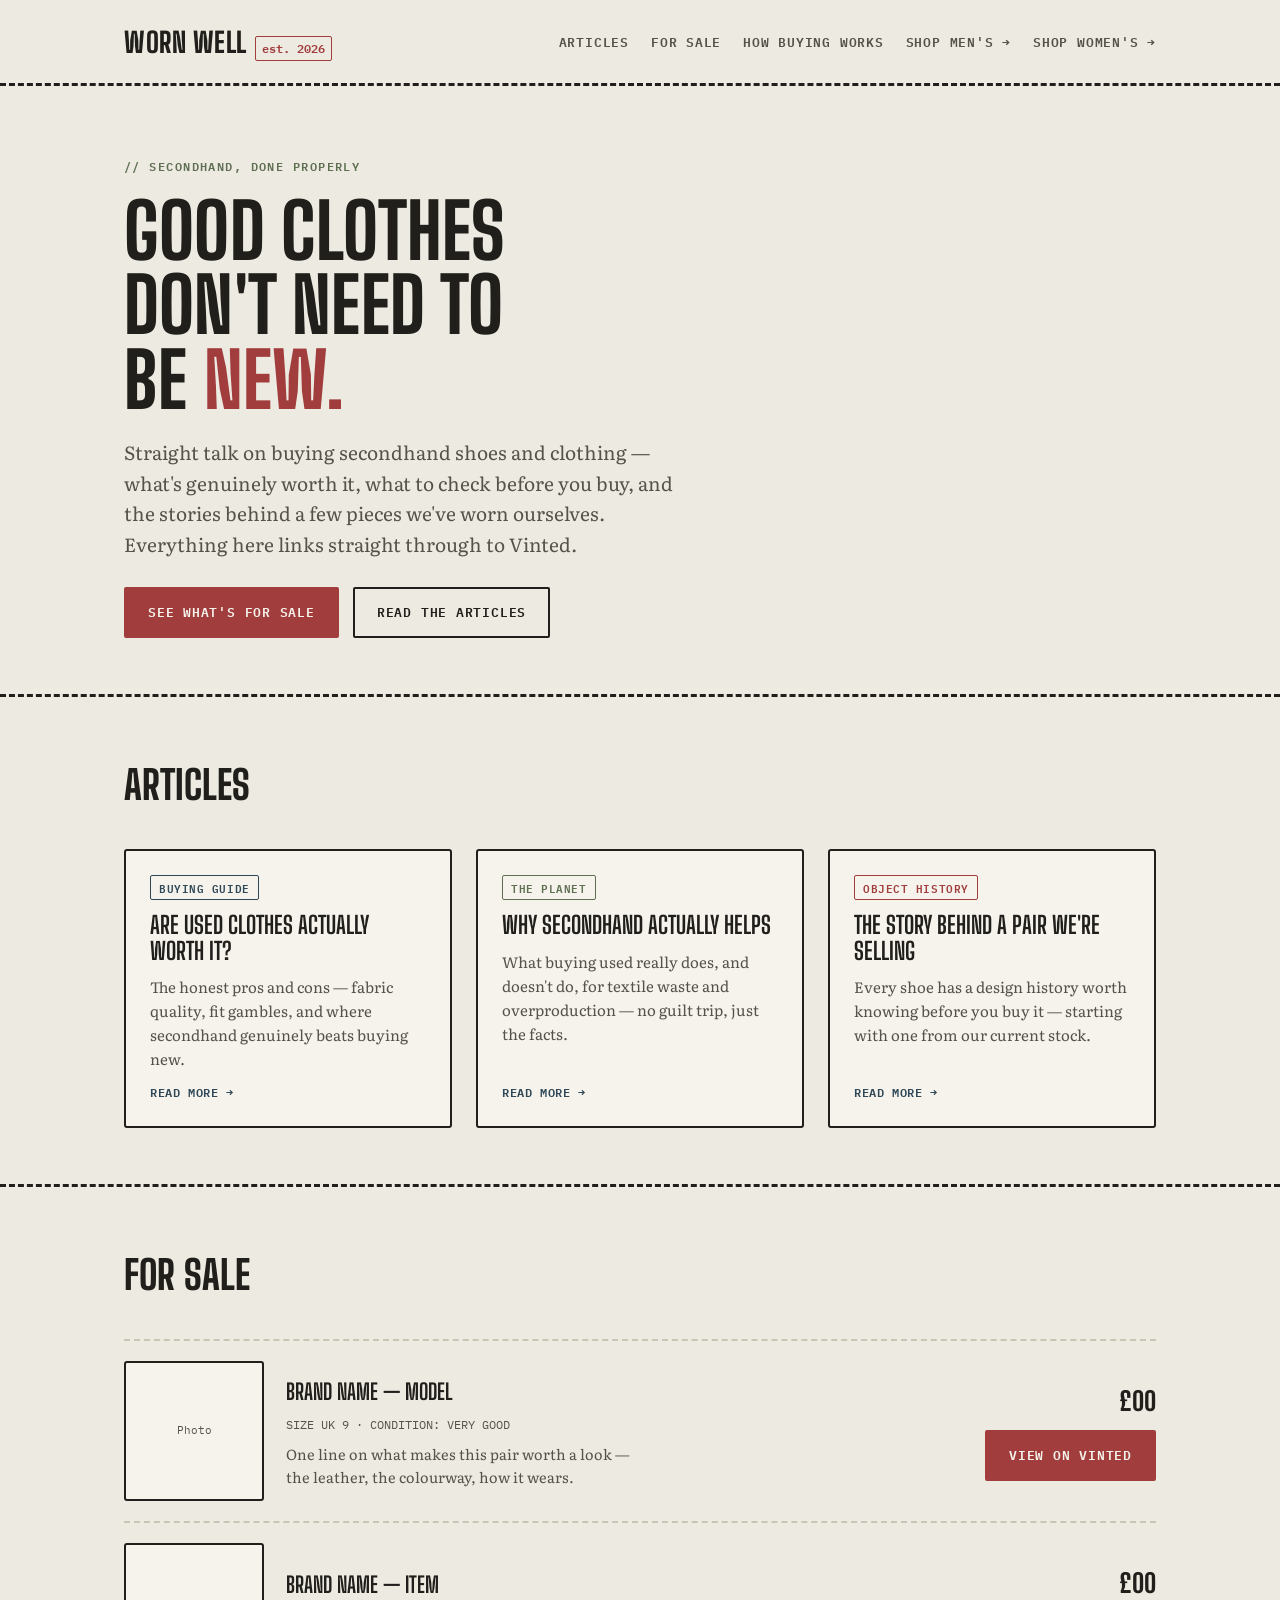
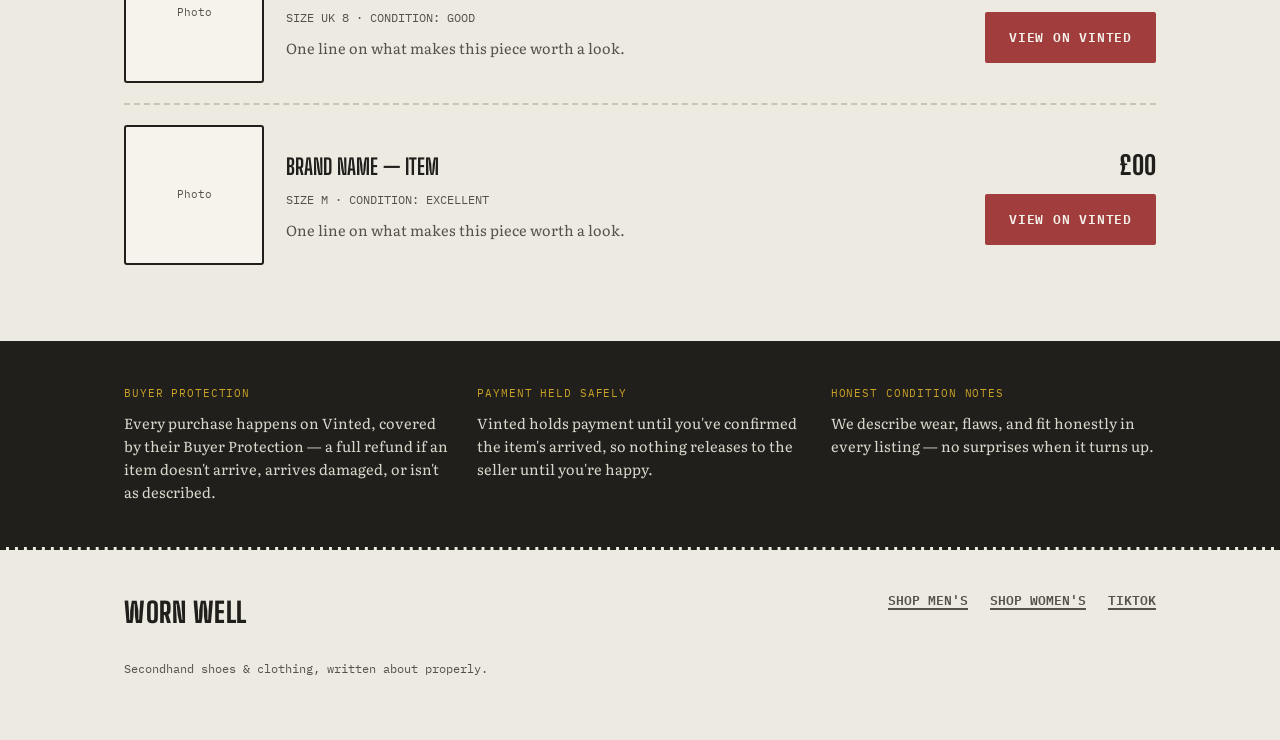
==== index.html @ 76a72701 "Add files via upload" ====
<!DOCTYPE html>
<html lang="en">
<head>
<meta charset="UTF-8">
<meta name="viewport" content="width=device-width, initial-scale=1.0">
<title>Worn Well — Secondhand shoes & clothing, worth knowing about</title>
<meta name="description" content="Honest writing on secondhand fashion — what's worth buying, what to watch for, and why it matters. Men's and women's pieces, hand-picked, linked straight to Vinted.">
<link rel="stylesheet" href="style.css">
</head>
<body>

<header class="site-header">
  <div class="wrap">
    <a href="index.html" class="brand">Worn Well <span class="brand-mark">est. 2026</span></a>
    <button class="nav-toggle" id="navToggle" aria-label="Toggle menu">MENU</button>
    <nav class="site-nav" id="siteNav">
      <a href="#articles">Articles</a>
      <a href="#rail">For Sale</a>
      <a href="#trust">How Buying Works</a>
      <!-- EDIT: swap in your real Vinted profile link -->
      <a href="https://www.vinted.co.uk/member/YOUR-USERNAME" target="_blank" rel="noopener">Shop Men's →</a>
      <!-- EDIT: swap in your partner's Vinted profile link -->
      <a href="https://www.vinted.co.uk/member/PARTNER-USERNAME" target="_blank" rel="noopener">Shop Women's →</a>
    </nav>
  </div>
</header>

<section class="hero">
  <div class="wrap">
    <span class="hero-label">// Secondhand, done properly</span>
    <h1>Good clothes<br>don't need to<br>be <em>new.</em></h1>
    <p class="lede">Straight talk on buying secondhand shoes and clothing — what's genuinely worth it, what to check before you buy, and the stories behind a few pieces we've worn ourselves. Everything here links straight through to Vinted.</p>
    <div class="hero-ctas">
      <a href="#rail" class="btn btn-primary">See what's for sale</a>
      <a href="#articles" class="btn btn-ghost">Read the articles</a>
    </div>
  </div>
</section>

<section class="section" id="articles">
  <div class="wrap">
    <div class="section-head">
      <h2>Articles</h2>
    </div>
    <div class="card-grid">

      <a href="articles/are-used-clothes-worth-it.html" class="card">
        <div class="tags"><span class="tag tag-navy">Buying Guide</span></div>
        <h3>Are used clothes actually worth it?</h3>
        <p>The honest pros and cons — fabric quality, fit gambles, and where secondhand genuinely beats buying new.</p>
        <span class="read-more">Read more →</span>
      </a>

      <a href="articles/secondhand-and-the-planet.html" class="card">
        <div class="tags"><span class="tag tag-olive">The Planet</span></div>
        <h3>Why secondhand actually helps</h3>
        <p>What buying used really does, and doesn't do, for textile waste and overproduction — no guilt trip, just the facts.</p>
        <span class="read-more">Read more →</span>
      </a>

      <a href="articles/shoe-history-spotlight.html" class="card">
        <div class="tags"><span class="tag tag-red">Object History</span></div>
        <h3>The story behind a pair we're selling</h3>
        <p>Every shoe has a design history worth knowing before you buy it — starting with one from our current stock.</p>
        <span class="read-more">Read more →</span>
      </a>

    </div>
  </div>
</section>

<section class="section" id="rail">
  <div class="wrap">
    <div class="section-head">
      <h2>For Sale</h2>
    </div>

    <!-- EDIT: duplicate a .rail-item block per item you want to feature. Keep it to 10-15 max. -->

    <div class="rail-item">
      <div class="rail-photo">Photo</div>
      <div class="rail-info">
        <h4>Brand Name — Model</h4>
        <p class="label-stamp">SIZE UK 9 · CONDITION: VERY GOOD</p>
        <p class="blurb">One line on what makes this pair worth a look — the leather, the colourway, how it wears.</p>
      </div>
      <div class="rail-price">
        <span class="price">£00</span>
        <a href="https://www.vinted.co.uk/items/YOUR-ITEM-LINK" target="_blank" rel="noopener" class="btn btn-primary">View on Vinted</a>
      </div>
    </div>

    <div class="rail-item">
      <div class="rail-photo">Photo</div>
      <div class="rail-info">
        <h4>Brand Name — Item</h4>
        <p class="label-stamp">SIZE UK 8 · CONDITION: GOOD</p>
        <p class="blurb">One line on what makes this piece worth a look.</p>
      </div>
      <div class="rail-price">
        <span class="price">£00</span>
        <a href="https://www.vinted.co.uk/items/PARTNER-ITEM-LINK" target="_blank" rel="noopener" class="btn btn-primary">View on Vinted</a>
      </div>
    </div>

    <div class="rail-item">
      <div class="rail-photo">Photo</div>
      <div class="rail-info">
        <h4>Brand Name — Item</h4>
        <p class="label-stamp">SIZE M · CONDITION: EXCELLENT</p>
        <p class="blurb">One line on what makes this piece worth a look.</p>
      </div>
      <div class="rail-price">
        <span class="price">£00</span>
        <a href="https://www.vinted.co.uk/items/ANOTHER-ITEM-LINK" target="_blank" rel="noopener" class="btn btn-primary">View on Vinted</a>
      </div>
    </div>

  </div>
</section>

<section class="trust-strip" id="trust">
  <div class="wrap">
    <div class="trust-grid">
      <div class="trust-item">
        <span class="stamp">Buyer Protection</span>
        <p>Every purchase happens on Vinted, covered by their Buyer Protection — a full refund if an item doesn't arrive, arrives damaged, or isn't as described.</p>
      </div>
      <div class="trust-item">
        <span class="stamp">Payment Held Safely</span>
        <p>Vinted holds payment until you've confirmed the item's arrived, so nothing releases to the seller until you're happy.</p>
      </div>
      <div class="trust-item">
        <span class="stamp">Honest Condition Notes</span>
        <p>We describe wear, flaws, and fit honestly in every listing — no surprises when it turns up.</p>
      </div>
    </div>
  </div>
</section>

<footer class="site-footer">
  <div class="wrap">
    <div class="footer-grid">
      <div>
        <a href="index.html" class="brand">Worn Well</a>
        <p class="footer-note">Secondhand shoes & clothing, written about properly.</p>
      </div>
      <div class="footer-links">
        <!-- EDIT: swap in real links -->
        <a href="https://www.vinted.co.uk/member/YOUR-USERNAME" target="_blank" rel="noopener">Shop Men's</a>
        <a href="https://www.vinted.co.uk/member/PARTNER-USERNAME" target="_blank" rel="noopener">Shop Women's</a>
        <a href="https://www.tiktok.com/@YOUR-TIKTOK" target="_blank" rel="noopener">TikTok</a>
      </div>
    </div>
  </div>
</footer>

<script src="script.js"></script>
</body>
</html>
---- style.css ----
/* ===========================================================
   WORN WELL — care-label design system
   Canvas paper + stitched label typography
   =========================================================== */

@import url('https://fonts.googleapis.com/css2?family=Big+Shoulders+Display:wght@600;700;800&family=Literata:ital,wght@0,400;0,500;0,600;1,400&family=IBM+Plex+Mono:wght@500;600&display=swap');

:root {
  --canvas: #EDEAE1;
  --canvas-raised: #F5F3EC;
  --ink: #211F1B;
  --ink-soft: #55524A;
  --thread-navy: #2F4858;
  --thread-red: #A13D3D;
  --thread-olive: #5F6F52;
  --line: #C9C4B4;

  --display: 'Big Shoulders Display', sans-serif;
  --body: 'Literata', serif;
  --mono: 'IBM Plex Mono', monospace;
}

* { box-sizing: border-box; }

html {
  scroll-behavior: smooth;
}

body {
  margin: 0;
  background: var(--canvas);
  color: var(--ink);
  font-family: var(--body);
  font-size: 17px;
  line-height: 1.6;
  -webkit-font-smoothing: antialiased;
}

a { color: var(--thread-navy); text-decoration-thickness: 1.5px; text-underline-offset: 3px; }
a:hover { color: var(--thread-red); }

img { max-width: 100%; display: block; }

.wrap {
  max-width: 1080px;
  margin: 0 auto;
  padding: 0 24px;
}

/* ---------- Stitched divider (signature motif) ---------- */
.stitch {
  border: none;
  border-top: 2px dashed var(--line);
  margin: 0;
}

.stitch-thick {
  border: none;
  border-top: 3px dashed var(--ink);
  opacity: 0.15;
}

/* ---------- Header ---------- */
.site-header {
  padding: 20px 0 18px;
  border-bottom: 3px dashed var(--ink);
}

.site-header .wrap {
  display: flex;
  align-items: center;
  justify-content: space-between;
  gap: 16px;
}

.brand {
  font-family: var(--display);
  font-weight: 800;
  font-size: 28px;
  letter-spacing: 0.5px;
  text-transform: uppercase;
  color: var(--ink);
  text-decoration: none;
  display: flex;
  align-items: baseline;
  gap: 8px;
}

.brand .brand-mark {
  font-family: var(--mono);
  font-size: 12px;
  font-weight: 600;
  color: var(--thread-red);
  border: 1.5px solid var(--thread-red);
  padding: 2px 6px;
  border-radius: 2px;
  text-transform: none;
  letter-spacing: 0;
}

nav.site-nav { display: flex; gap: 22px; }
nav.site-nav a {
  font-family: var(--mono);
  font-size: 13px;
  font-weight: 600;
  text-transform: uppercase;
  letter-spacing: 0.06em;
  color: var(--ink-soft);
  text-decoration: none;
}
nav.site-nav a:hover { color: var(--thread-red); }

.nav-toggle { display: none; }

/* ---------- Hero ---------- */
.hero {
  padding: 64px 0 56px;
  border-bottom: 3px dashed var(--ink);
}

.hero-label {
  font-family: var(--mono);
  font-size: 12px;
  font-weight: 600;
  letter-spacing: 0.12em;
  text-transform: uppercase;
  color: var(--thread-olive);
  display: inline-block;
  margin-bottom: 18px;
}

.hero h1 {
  font-family: var(--display);
  font-weight: 800;
  font-size: clamp(40px, 7vw, 76px);
  line-height: 0.98;
  text-transform: uppercase;
  margin: 0 0 20px;
  letter-spacing: 0.2px;
}

.hero h1 em {
  font-style: normal;
  color: var(--thread-red);
}

.hero p.lede {
  font-size: 19px;
  max-width: 560px;
  color: var(--ink-soft);
  margin: 0 0 28px;
}

.hero-ctas { display: flex; gap: 14px; flex-wrap: wrap; }

/* ---------- Buttons ---------- */
.btn {
  font-family: var(--mono);
  font-weight: 600;
  font-size: 13px;
  text-transform: uppercase;
  letter-spacing: 0.06em;
  padding: 13px 22px;
  border-radius: 2px;
  text-decoration: none;
  display: inline-block;
  border: 2px solid var(--ink);
  transition: transform 0.12s ease;
}
.btn:hover { transform: translateY(-2px); }

.btn-primary {
  background: var(--thread-red);
  border-color: var(--thread-red);
  color: #F5F3EC;
}
.btn-primary:hover { color: #F5F3EC; background: #8C3232; }

.btn-ghost {
  background: transparent;
  color: var(--ink);
}
.btn-ghost:hover { color: var(--ink); border-color: var(--thread-red); }

/* ---------- Section headings ---------- */
.section { padding: 56px 0; }
.section + .section { border-top: 3px dashed var(--ink); }

.section-head {
  display: flex;
  justify-content: space-between;
  align-items: flex-end;
  gap: 20px;
  margin-bottom: 32px;
  flex-wrap: wrap;
}

.section-head h2 {
  font-family: var(--display);
  font-weight: 800;
  text-transform: uppercase;
  font-size: clamp(28px, 4vw, 40px);
  margin: 0;
}

.section-head .section-tag {
  font-family: var(--mono);
  font-size: 12px;
  color: var(--ink-soft);
  text-transform: uppercase;
  letter-spacing: 0.08em;
}

/* ---------- Care-label tag chips ---------- */
.tag {
  font-family: var(--mono);
  font-size: 11px;
  font-weight: 600;
  text-transform: uppercase;
  letter-spacing: 0.05em;
  padding: 3px 8px;
  border: 1.5px solid currentColor;
  border-radius: 2px;
  display: inline-block;
}
.tag-navy { color: var(--thread-navy); }
.tag-olive { color: var(--thread-olive); }
.tag-red { color: var(--thread-red); }

/* ---------- Article/dispatch cards ---------- */
.card-grid {
  display: grid;
  grid-template-columns: repeat(auto-fit, minmax(280px, 1fr));
  gap: 24px;
}

.card {
  background: var(--canvas-raised);
  border: 2px solid var(--ink);
  border-radius: 3px;
  padding: 24px;
  display: flex;
  flex-direction: column;
  gap: 12px;
  text-decoration: none;
  color: var(--ink);
}

.card:hover { border-color: var(--thread-red); }
.card:hover h3 { color: var(--thread-red); }

.card .tags { display: flex; gap: 8px; flex-wrap: wrap; }

.card h3 {
  font-family: var(--display);
  font-weight: 700;
  font-size: 24px;
  text-transform: uppercase;
  margin: 0;
  line-height: 1.05;
}

.card p {
  margin: 0;
  color: var(--ink-soft);
  font-size: 15px;
  flex-grow: 1;
}

.card .read-more {
  font-family: var(--mono);
  font-size: 12px;
  font-weight: 600;
  text-transform: uppercase;
  letter-spacing: 0.05em;
  color: var(--thread-navy);
}

/* ---------- Item spotlight rows (from the rail) ---------- */
.rail-item {
  display: grid;
  grid-template-columns: 140px 1fr auto;
  gap: 22px;
  align-items: center;
  padding: 20px 0;
  border-top: 2px dashed var(--line);
}
.rail-item:first-child { border-top: none; }

.rail-photo {
  width: 140px;
  height: 140px;
  background: var(--canvas-raised);
  border: 2px solid var(--ink);
  border-radius: 3px;
  display: flex;
  align-items: center;
  justify-content: center;
  font-family: var(--mono);
  font-size: 11px;
  color: var(--ink-soft);
  text-align: center;
  padding: 8px;
  overflow: hidden;
}
.rail-photo img { width: 100%; height: 100%; object-fit: cover; }

.rail-info h4 {
  font-family: var(--display);
  font-size: 22px;
  text-transform: uppercase;
  margin: 0 0 6px;
  font-weight: 700;
}

.rail-info .label-stamp {
  font-family: var(--mono);
  font-size: 12px;
  color: var(--ink-soft);
  margin: 0 0 8px;
}

.rail-info p.blurb {
  margin: 0;
  font-size: 14.5px;
  color: var(--ink-soft);
  max-width: 46ch;
}

.rail-price {
  text-align: right;
  white-space: nowrap;
}

.rail-price .price {
  font-family: var(--display);
  font-size: 26px;
  font-weight: 800;
  display: block;
  margin-bottom: 8px;
}

/* ---------- Trust strip ---------- */
.trust-strip {
  background: var(--ink);
  color: var(--canvas);
  padding: 44px 0;
}

.trust-grid {
  display: grid;
  grid-template-columns: repeat(auto-fit, minmax(220px, 1fr));
  gap: 28px;
}

.trust-item .stamp {
  font-family: var(--mono);
  font-size: 11px;
  text-transform: uppercase;
  letter-spacing: 0.08em;
  color: #C9A227;
  display: block;
  margin-bottom: 8px;
}

.trust-item p {
  margin: 0;
  font-size: 14.5px;
  color: #D9D6CC;
}

/* ---------- Footer ---------- */
.site-footer {
  padding: 40px 0 50px;
  border-top: 3px dashed var(--ink);
}

.footer-grid {
  display: flex;
  justify-content: space-between;
  align-items: flex-start;
  flex-wrap: wrap;
  gap: 24px;
}

.footer-links { display: flex; gap: 22px; flex-wrap: wrap; }
.footer-links a {
  font-family: var(--mono);
  font-size: 13px;
  font-weight: 600;
  text-transform: uppercase;
  color: var(--ink-soft);
}

.footer-note {
  font-family: var(--mono);
  font-size: 12px;
  color: var(--ink-soft);
  margin-top: 24px;
}

/* ---------- Article page ---------- */
.article-header {
  padding: 48px 0 32px;
  border-bottom: 3px dashed var(--ink);
}

.article-header .back-link {
  font-family: var(--mono);
  font-size: 12px;
  font-weight: 600;
  text-transform: uppercase;
  color: var(--ink-soft);
  text-decoration: none;
  display: inline-block;
  margin-bottom: 20px;
}

.article-header h1 {
  font-family: var(--display);
  font-weight: 800;
  font-size: clamp(34px, 6vw, 54px);
  text-transform: uppercase;
  line-height: 1.02;
  margin: 0 0 16px;
}

.article-meta {
  font-family: var(--mono);
  font-size: 12px;
  color: var(--ink-soft);
  text-transform: uppercase;
  letter-spacing: 0.05em;
}

.article-body {
  max-width: 640px;
  padding: 40px 0;
}

.article-body p { margin: 0 0 20px; font-size: 18px; }
.article-body h2 {
  font-family: var(--display);
  text-transform: uppercase;
  font-size: 26px;
  margin: 36px 0 16px;
}

.article-body ul { padding-left: 20px; margin: 0 0 20px; }
.article-body li { margin-bottom: 8px; }

.article-cta {
  background: var(--canvas-raised);
  border: 2px solid var(--ink);
  border-radius: 3px;
  padding: 28px;
  margin: 36px 0;
  text-align: center;
}
.article-cta p {
  font-family: var(--mono);
  font-size: 13px;
  text-transform: uppercase;
  color: var(--ink-soft);
  margin-bottom: 16px;
}

/* ---------- Responsive ---------- */
@media (max-width: 720px) {
  nav.site-nav {
    display: none;
    position: absolute;
    top: 100%;
    left: 0;
    right: 0;
    background: var(--canvas);
    border-bottom: 3px dashed var(--ink);
    flex-direction: column;
    padding: 16px 24px;
    gap: 16px;
  }
  nav.site-nav.open { display: flex; }
  .site-header .wrap { position: relative; }
  .nav-toggle {
    display: inline-block;
    font-family: var(--mono);
    font-size: 12px;
    font-weight: 600;
    text-transform: uppercase;
    border: 2px solid var(--ink);
    background: none;
    padding: 8px 12px;
    border-radius: 2px;
    cursor: pointer;
  }
  .rail-item {
    grid-template-columns: 90px 1fr;
  }
  .rail-price { grid-column: 1 / -1; text-align: left; display: flex; align-items: center; gap: 12px; }
  .rail-price .price { margin-bottom: 0; }
}
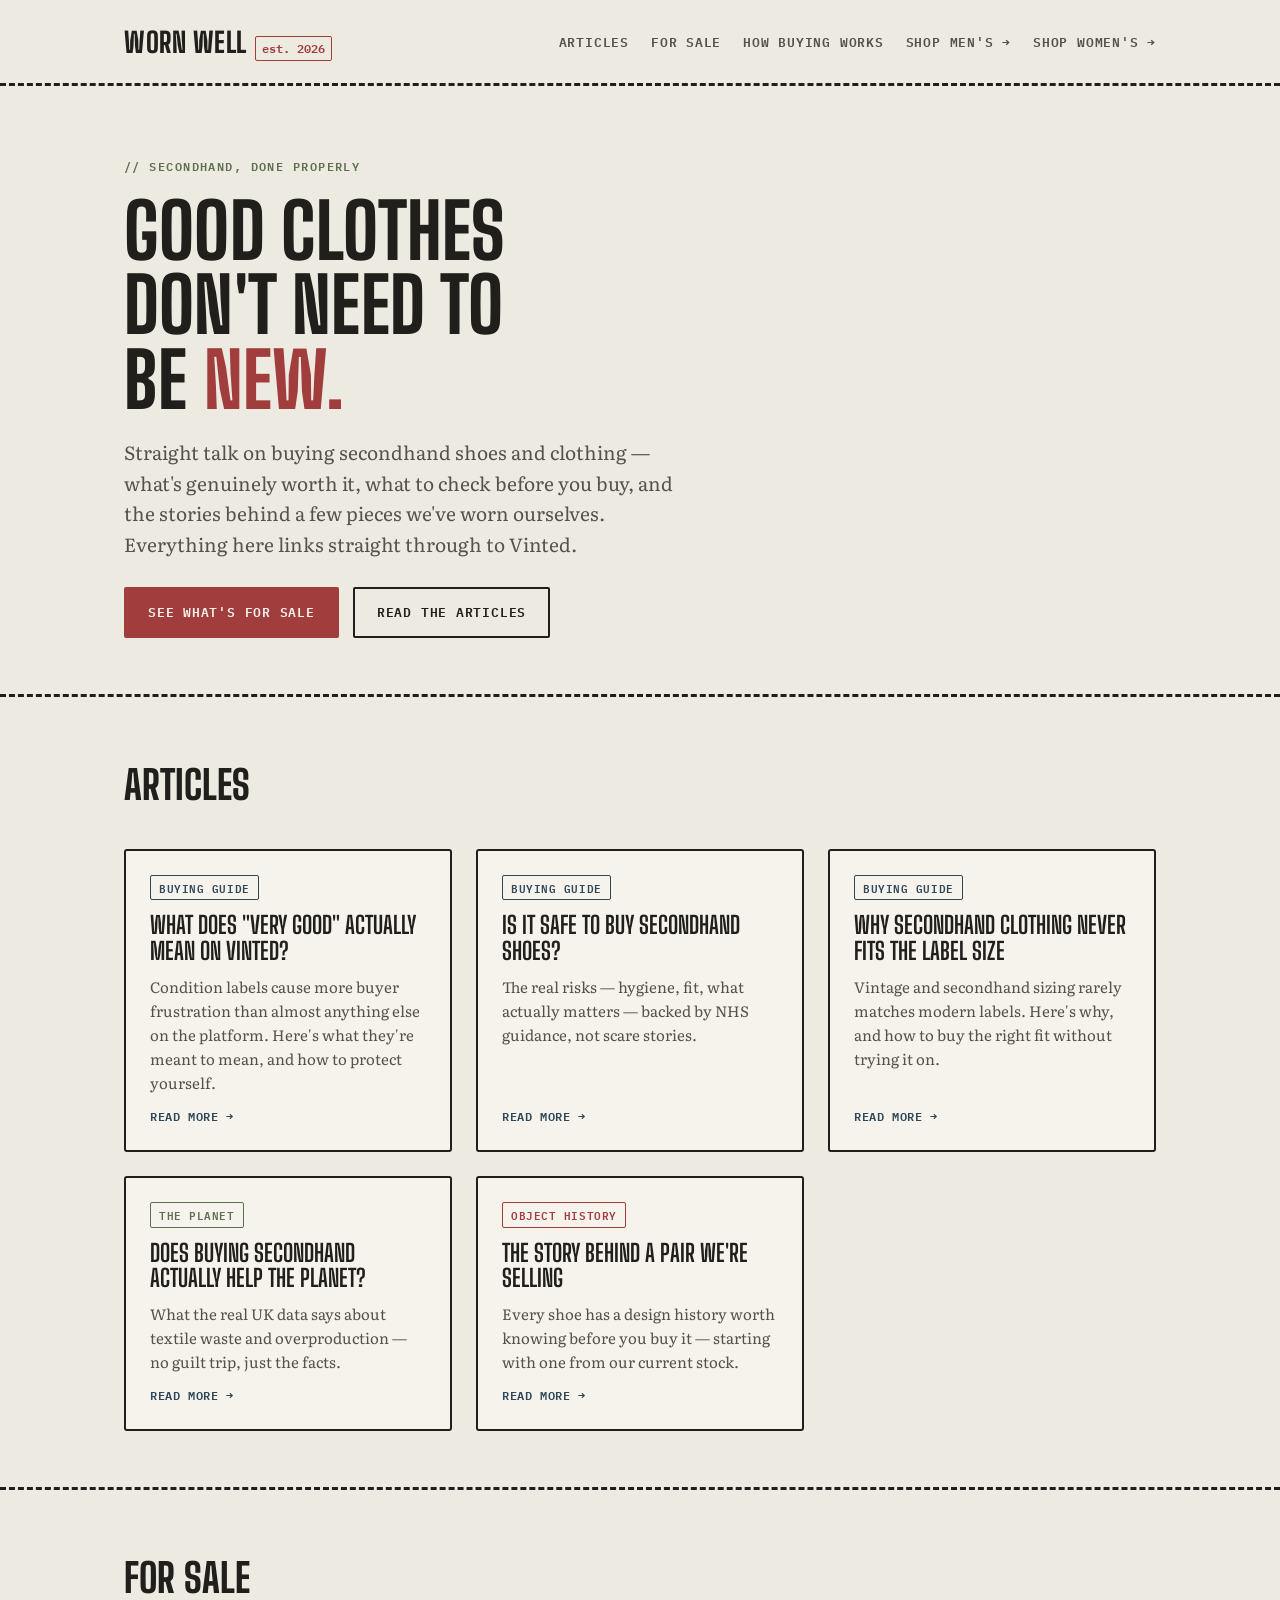
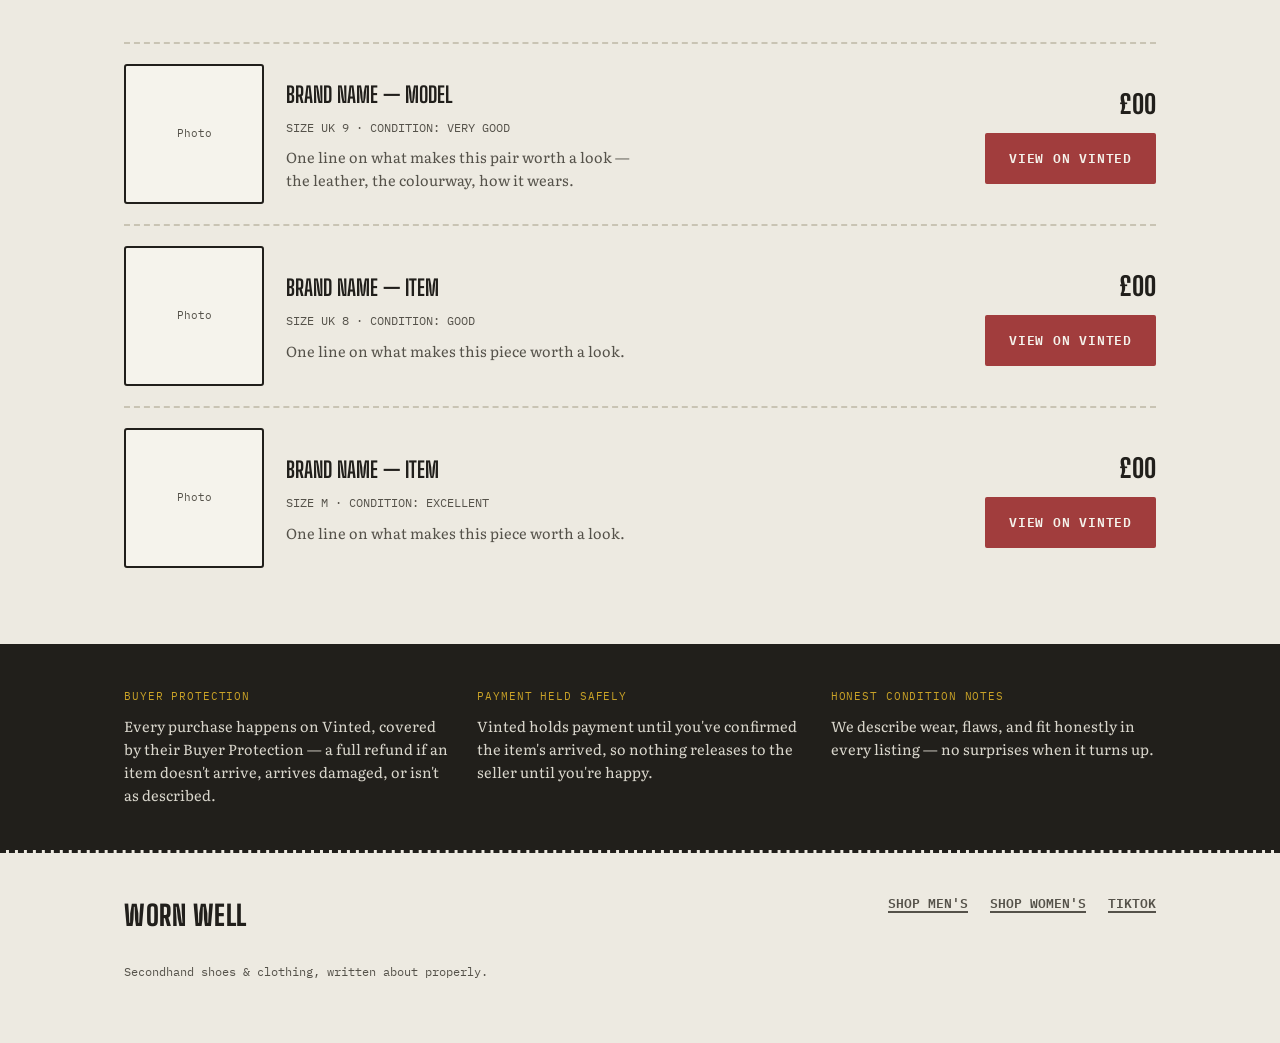
==== commit 6e09c7b8: "Update article links and descriptions in index.html" ====
--- a/index.html
+++ b/index.html
@@ -44,17 +44,31 @@
     </div>
     <div class="card-grid">
 
-      <a href="articles/are-used-clothes-worth-it.html" class="card">
+      <a href="articles/vinted-condition-guide.html" class="card">
         <div class="tags"><span class="tag tag-navy">Buying Guide</span></div>
-        <h3>Are used clothes actually worth it?</h3>
-        <p>The honest pros and cons — fabric quality, fit gambles, and where secondhand genuinely beats buying new.</p>
+        <h3>What does "very good" actually mean on Vinted?</h3>
+        <p>Condition labels cause more buyer frustration than almost anything else on the platform. Here's what they're meant to mean, and how to protect yourself.</p>
+        <span class="read-more">Read more →</span>
+      </a>
+
+      <a href="articles/is-it-safe-secondhand-shoes.html" class="card">
+        <div class="tags"><span class="tag tag-navy">Buying Guide</span></div>
+        <h3>Is it safe to buy secondhand shoes?</h3>
+        <p>The real risks — hygiene, fit, what actually matters — backed by NHS guidance, not scare stories.</p>
+        <span class="read-more">Read more →</span>
+      </a>
+
+      <a href="articles/secondhand-sizing-guide.html" class="card">
+        <div class="tags"><span class="tag tag-navy">Buying Guide</span></div>
+        <h3>Why secondhand clothing never fits the label size</h3>
+        <p>Vintage and secondhand sizing rarely matches modern labels. Here's why, and how to buy the right fit without trying it on.</p>
         <span class="read-more">Read more →</span>
       </a>
 
       <a href="articles/secondhand-and-the-planet.html" class="card">
         <div class="tags"><span class="tag tag-olive">The Planet</span></div>
-        <h3>Why secondhand actually helps</h3>
-        <p>What buying used really does, and doesn't do, for textile waste and overproduction — no guilt trip, just the facts.</p>
+        <h3>Does buying secondhand actually help the planet?</h3>
+        <p>What the real UK data says about textile waste and overproduction — no guilt trip, just the facts.</p>
         <span class="read-more">Read more →</span>
       </a>
 
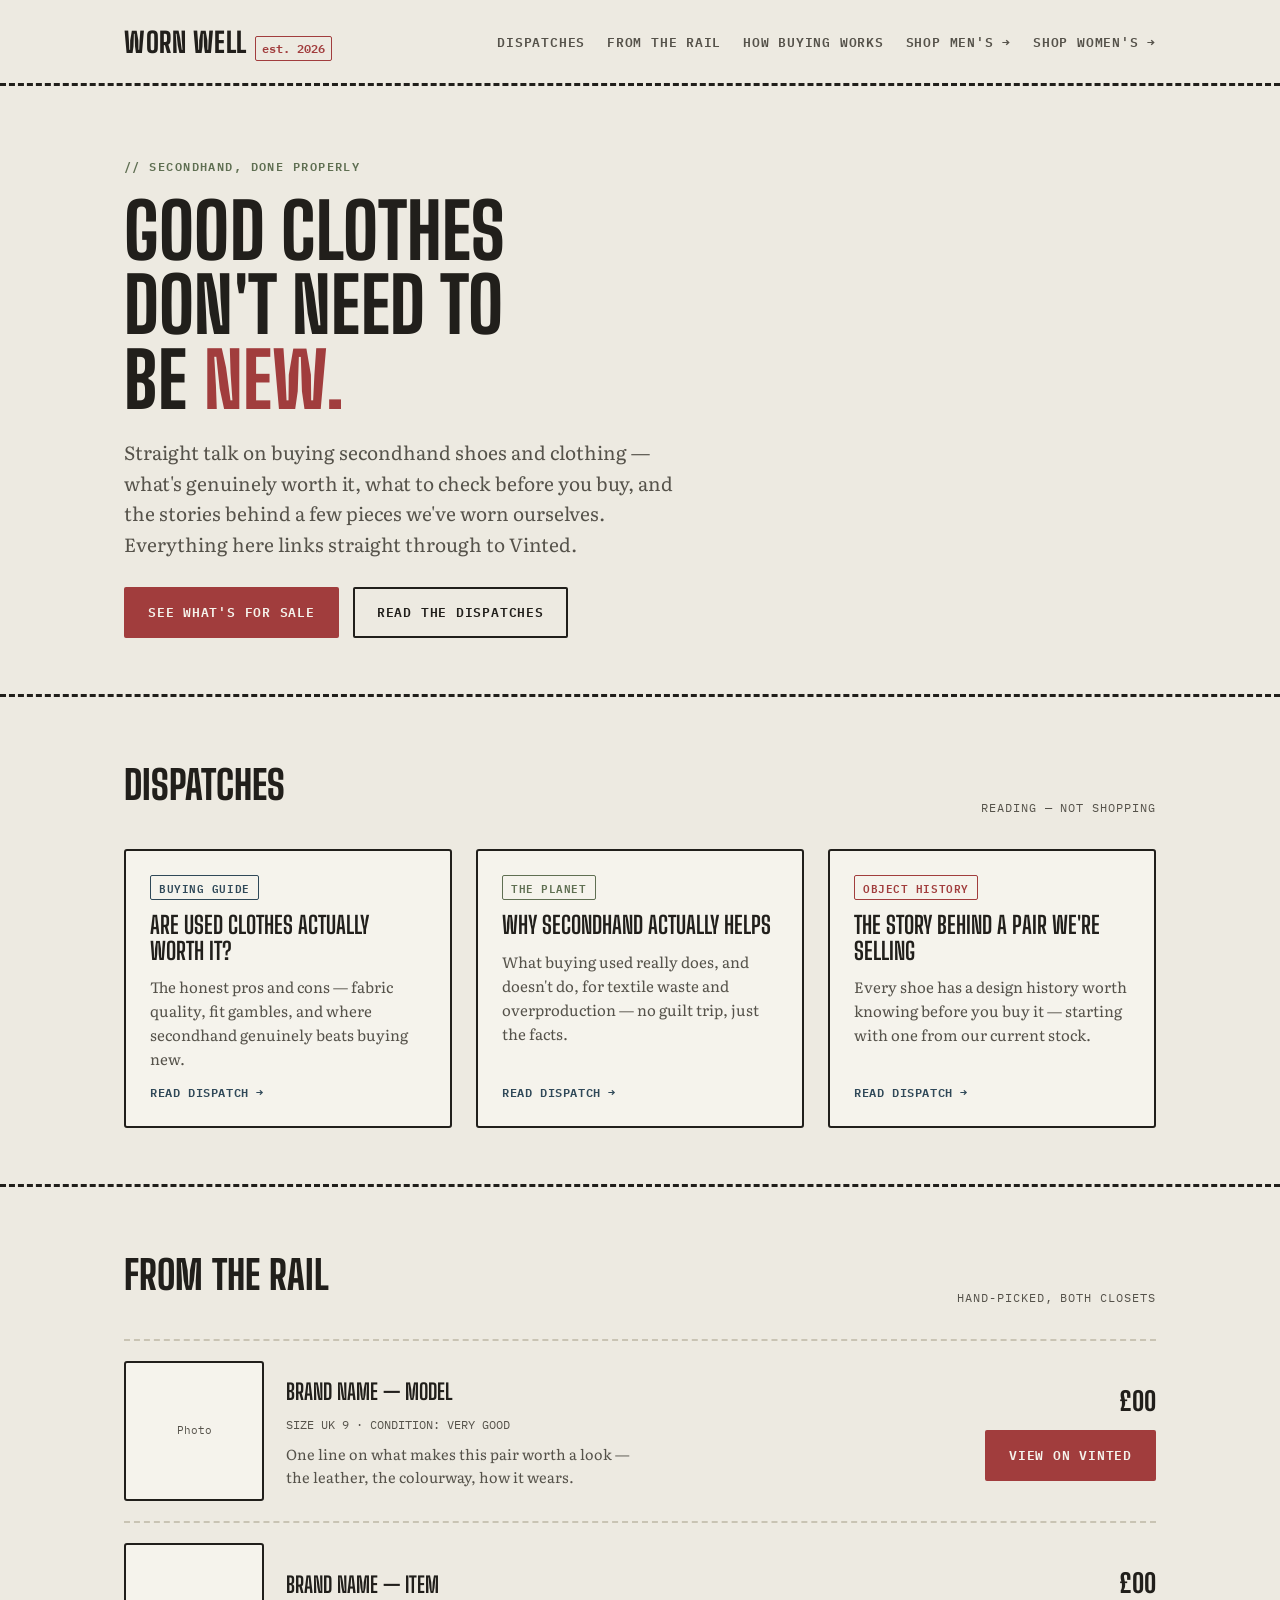
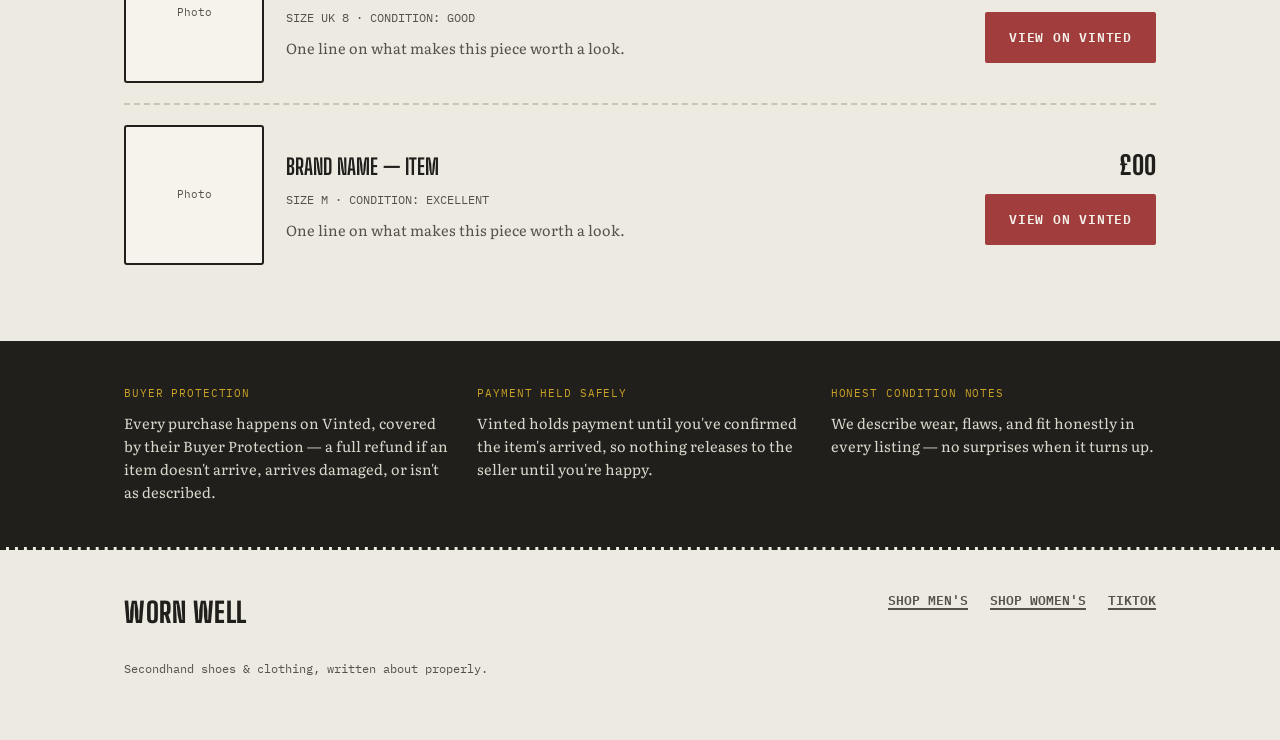
==== commit 2b2ec5c0: "Update navigation and section titles in index.html" ====
--- a/index.html
+++ b/index.html
@@ -14,8 +14,8 @@
     <a href="index.html" class="brand">Worn Well <span class="brand-mark">est. 2026</span></a>
     <button class="nav-toggle" id="navToggle" aria-label="Toggle menu">MENU</button>
     <nav class="site-nav" id="siteNav">
-      <a href="#articles">Articles</a>
-      <a href="#rail">For Sale</a>
+      <a href="#dispatches">Dispatches</a>
+      <a href="#rail">From the Rail</a>
       <a href="#trust">How Buying Works</a>
       <!-- EDIT: swap in your real Vinted profile link -->
       <a href="https://www.vinted.co.uk/member/YOUR-USERNAME" target="_blank" rel="noopener">Shop Men's →</a>
@@ -32,51 +32,38 @@
     <p class="lede">Straight talk on buying secondhand shoes and clothing — what's genuinely worth it, what to check before you buy, and the stories behind a few pieces we've worn ourselves. Everything here links straight through to Vinted.</p>
     <div class="hero-ctas">
       <a href="#rail" class="btn btn-primary">See what's for sale</a>
-      <a href="#articles" class="btn btn-ghost">Read the articles</a>
+      <a href="#dispatches" class="btn btn-ghost">Read the dispatches</a>
     </div>
   </div>
 </section>
 
-<section class="section" id="articles">
+<section class="section" id="dispatches">
   <div class="wrap">
     <div class="section-head">
-      <h2>Articles</h2>
+      <h2>Dispatches</h2>
+      <span class="section-tag">Reading — not shopping</span>
     </div>
     <div class="card-grid">
 
-      <a href="articles/vinted-condition-guide.html" class="card">
+      <a href="articles/are-used-clothes-worth-it.html" class="card">
         <div class="tags"><span class="tag tag-navy">Buying Guide</span></div>
-        <h3>What does "very good" actually mean on Vinted?</h3>
-        <p>Condition labels cause more buyer frustration than almost anything else on the platform. Here's what they're meant to mean, and how to protect yourself.</p>
-        <span class="read-more">Read more →</span>
-      </a>
-
-      <a href="articles/is-it-safe-secondhand-shoes.html" class="card">
-        <div class="tags"><span class="tag tag-navy">Buying Guide</span></div>
-        <h3>Is it safe to buy secondhand shoes?</h3>
-        <p>The real risks — hygiene, fit, what actually matters — backed by NHS guidance, not scare stories.</p>
-        <span class="read-more">Read more →</span>
-      </a>
-
-      <a href="articles/secondhand-sizing-guide.html" class="card">
-        <div class="tags"><span class="tag tag-navy">Buying Guide</span></div>
-        <h3>Why secondhand clothing never fits the label size</h3>
-        <p>Vintage and secondhand sizing rarely matches modern labels. Here's why, and how to buy the right fit without trying it on.</p>
-        <span class="read-more">Read more →</span>
+        <h3>Are used clothes actually worth it?</h3>
+        <p>The honest pros and cons — fabric quality, fit gambles, and where secondhand genuinely beats buying new.</p>
+        <span class="read-more">Read dispatch →</span>
       </a>
 
       <a href="articles/secondhand-and-the-planet.html" class="card">
         <div class="tags"><span class="tag tag-olive">The Planet</span></div>
-        <h3>Does buying secondhand actually help the planet?</h3>
-        <p>What the real UK data says about textile waste and overproduction — no guilt trip, just the facts.</p>
-        <span class="read-more">Read more →</span>
+        <h3>Why secondhand actually helps</h3>
+        <p>What buying used really does, and doesn't do, for textile waste and overproduction — no guilt trip, just the facts.</p>
+        <span class="read-more">Read dispatch →</span>
       </a>
 
       <a href="articles/shoe-history-spotlight.html" class="card">
         <div class="tags"><span class="tag tag-red">Object History</span></div>
         <h3>The story behind a pair we're selling</h3>
         <p>Every shoe has a design history worth knowing before you buy it — starting with one from our current stock.</p>
-        <span class="read-more">Read more →</span>
+        <span class="read-more">Read dispatch →</span>
       </a>
 
     </div>
@@ -86,7 +73,8 @@
 <section class="section" id="rail">
   <div class="wrap">
     <div class="section-head">
-      <h2>For Sale</h2>
+      <h2>From the Rail</h2>
+      <span class="section-tag">Hand-picked, both closets</span>
     </div>
 
     <!-- EDIT: duplicate a .rail-item block per item you want to feature. Keep it to 10-15 max. -->
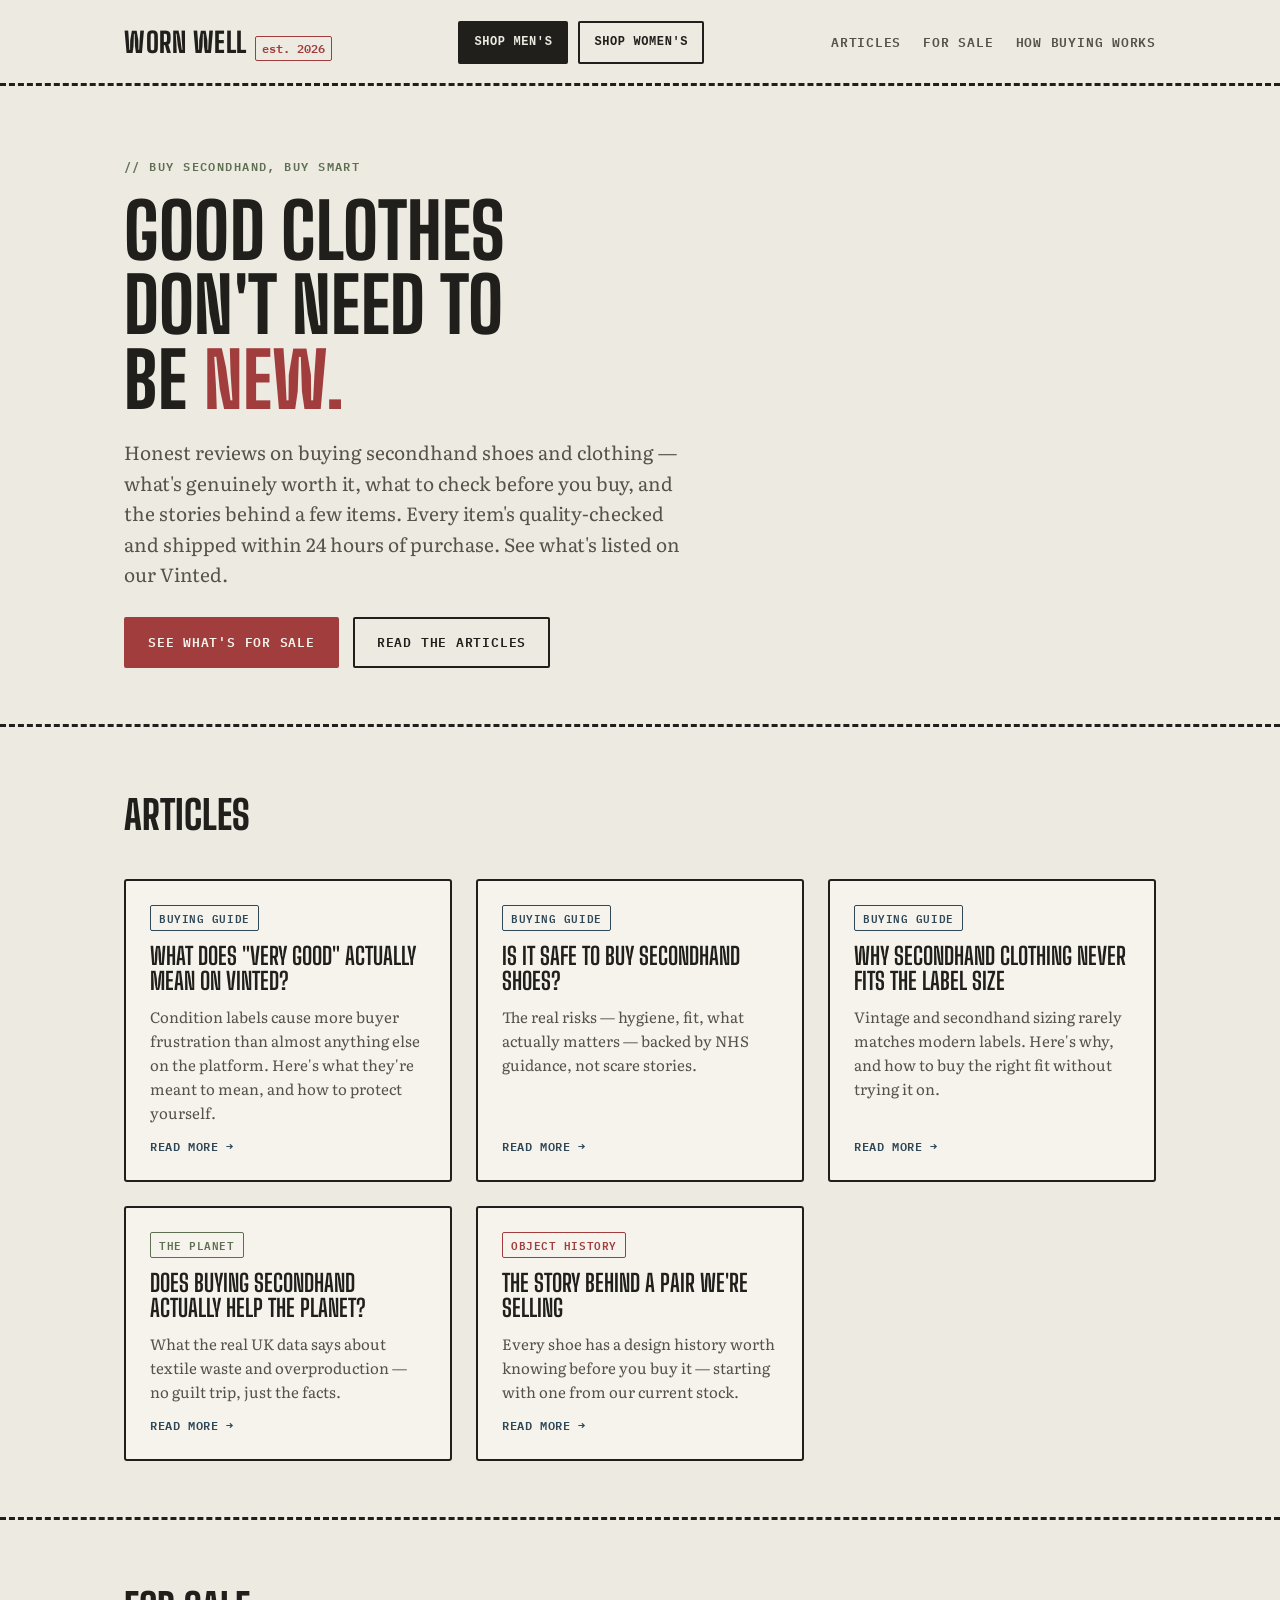
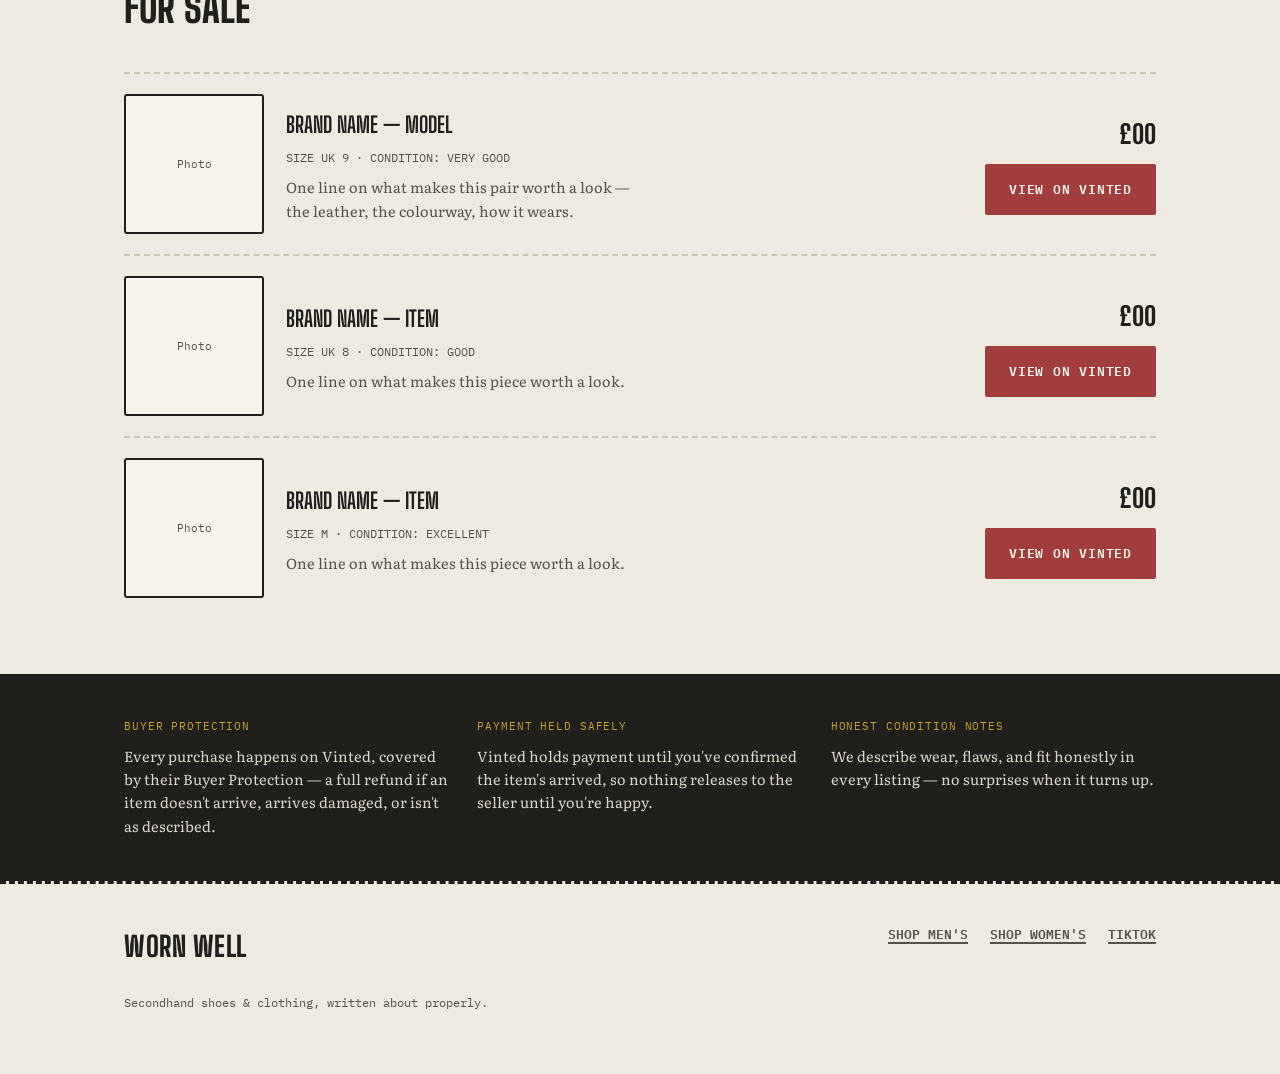
==== commit b501f4c2: "Refactor index.html for improved layout and content Updated the HTML structure and styles for the si" ====
--- a/index.html
+++ b/index.html
@@ -5,65 +5,639 @@
 <meta name="viewport" content="width=device-width, initial-scale=1.0">
 <title>Worn Well — Secondhand shoes & clothing, worth knowing about</title>
 <meta name="description" content="Honest writing on secondhand fashion — what's worth buying, what to watch for, and why it matters. Men's and women's pieces, hand-picked, linked straight to Vinted.">
-<link rel="stylesheet" href="style.css">
+<style>
+/* ===========================================================
+   WORN WELL — care-label design system
+   Canvas paper + stitched label typography
+   =========================================================== */
+
+@import url('https://fonts.googleapis.com/css2?family=Big+Shoulders+Display:wght@600;700;800&family=Literata:ital,wght@0,400;0,500;0,600;1,400&family=IBM+Plex+Mono:wght@500;600&display=swap');
+
+:root {
+  --canvas: #EDEAE1;
+  --canvas-raised: #F5F3EC;
+  --ink: #211F1B;
+  --ink-soft: #55524A;
+  --thread-navy: #2F4858;
+  --thread-red: #A13D3D;
+  --thread-olive: #5F6F52;
+  --line: #C9C4B4;
+
+  --display: 'Big Shoulders Display', sans-serif;
+  --body: 'Literata', serif;
+  --mono: 'IBM Plex Mono', monospace;
+}
+
+* { box-sizing: border-box; }
+
+html {
+  scroll-behavior: smooth;
+}
+
+body {
+  margin: 0;
+  background: var(--canvas);
+  color: var(--ink);
+  font-family: var(--body);
+  font-size: 17px;
+  line-height: 1.6;
+  -webkit-font-smoothing: antialiased;
+}
+
+a { color: var(--thread-navy); text-decoration-thickness: 1.5px; text-underline-offset: 3px; }
+a:hover { color: var(--thread-red); }
+
+img { max-width: 100%; display: block; }
+
+.wrap {
+  max-width: 1080px;
+  margin: 0 auto;
+  padding: 0 24px;
+}
+
+/* ---------- Stitched divider (signature motif) ---------- */
+.stitch {
+  border: none;
+  border-top: 2px dashed var(--line);
+  margin: 0;
+}
+
+.stitch-thick {
+  border: none;
+  border-top: 3px dashed var(--ink);
+  opacity: 0.15;
+}
+
+/* ---------- Header ---------- */
+.site-header {
+  padding: 20px 0 18px;
+  border-bottom: 3px dashed var(--ink);
+}
+
+.site-header .wrap {
+  display: flex;
+  align-items: center;
+  justify-content: space-between;
+  gap: 16px;
+  flex-wrap: wrap;
+}
+
+.header-actions {
+  display: flex;
+  align-items: center;
+  gap: 10px;
+}
+
+.btn-shop {
+  font-family: var(--mono);
+  font-weight: 700;
+  font-size: 12px;
+  text-transform: uppercase;
+  letter-spacing: 0.05em;
+  padding: 10px 14px;
+  border-radius: 2px;
+  text-decoration: none;
+  border: 2px solid var(--ink);
+  white-space: nowrap;
+}
+
+.btn-shop-men {
+  background: var(--ink);
+  color: var(--canvas);
+}
+.btn-shop-men:hover { background: var(--thread-navy); color: var(--canvas); border-color: var(--thread-navy); }
+
+.btn-shop-women {
+  background: transparent;
+  color: var(--ink);
+}
+.btn-shop-women:hover { color: var(--canvas); background: var(--thread-red); border-color: var(--thread-red); }
+
+.brand {
+  font-family: var(--display);
+  font-weight: 800;
+  font-size: 28px;
+  letter-spacing: 0.5px;
+  text-transform: uppercase;
+  color: var(--ink);
+  text-decoration: none;
+  display: flex;
+  align-items: baseline;
+  gap: 8px;
+}
+
+.brand .brand-mark {
+  font-family: var(--mono);
+  font-size: 12px;
+  font-weight: 600;
+  color: var(--thread-red);
+  border: 1.5px solid var(--thread-red);
+  padding: 2px 6px;
+  border-radius: 2px;
+  text-transform: none;
+  letter-spacing: 0;
+}
+
+nav.site-nav { display: flex; gap: 22px; }
+nav.site-nav a {
+  font-family: var(--mono);
+  font-size: 13px;
+  font-weight: 600;
+  text-transform: uppercase;
+  letter-spacing: 0.06em;
+  color: var(--ink-soft);
+  text-decoration: none;
+}
+nav.site-nav a:hover { color: var(--thread-red); }
+
+.nav-toggle { display: none; }
+
+/* ---------- Hero ---------- */
+.hero {
+  padding: 64px 0 56px;
+  border-bottom: 3px dashed var(--ink);
+}
+
+.hero-label {
+  font-family: var(--mono);
+  font-size: 12px;
+  font-weight: 600;
+  letter-spacing: 0.12em;
+  text-transform: uppercase;
+  color: var(--thread-olive);
+  display: inline-block;
+  margin-bottom: 18px;
+}
+
+.hero h1 {
+  font-family: var(--display);
+  font-weight: 800;
+  font-size: clamp(40px, 7vw, 76px);
+  line-height: 0.98;
+  text-transform: uppercase;
+  margin: 0 0 20px;
+  letter-spacing: 0.2px;
+}
+
+.hero h1 em {
+  font-style: normal;
+  color: var(--thread-red);
+}
+
+.hero p.lede {
+  font-size: 19px;
+  max-width: 560px;
+  color: var(--ink-soft);
+  margin: 0 0 28px;
+}
+
+.hero-ctas { display: flex; gap: 14px; flex-wrap: wrap; }
+
+/* ---------- Buttons ---------- */
+.btn {
+  font-family: var(--mono);
+  font-weight: 600;
+  font-size: 13px;
+  text-transform: uppercase;
+  letter-spacing: 0.06em;
+  padding: 13px 22px;
+  border-radius: 2px;
+  text-decoration: none;
+  display: inline-block;
+  border: 2px solid var(--ink);
+  transition: transform 0.12s ease;
+}
+.btn:hover { transform: translateY(-2px); }
+
+.btn-primary {
+  background: var(--thread-red);
+  border-color: var(--thread-red);
+  color: #F5F3EC;
+}
+.btn-primary:hover { color: #F5F3EC; background: #8C3232; }
+
+.btn-ghost {
+  background: transparent;
+  color: var(--ink);
+}
+.btn-ghost:hover { color: var(--ink); border-color: var(--thread-red); }
+
+/* ---------- Section headings ---------- */
+.section { padding: 56px 0; }
+.section + .section { border-top: 3px dashed var(--ink); }
+
+.section-head {
+  display: flex;
+  justify-content: space-between;
+  align-items: flex-end;
+  gap: 20px;
+  margin-bottom: 32px;
+  flex-wrap: wrap;
+}
+
+.section-head h2 {
+  font-family: var(--display);
+  font-weight: 800;
+  text-transform: uppercase;
+  font-size: clamp(28px, 4vw, 40px);
+  margin: 0;
+}
+
+.section-head .section-tag {
+  font-family: var(--mono);
+  font-size: 12px;
+  color: var(--ink-soft);
+  text-transform: uppercase;
+  letter-spacing: 0.08em;
+}
+
+/* ---------- Care-label tag chips ---------- */
+.tag {
+  font-family: var(--mono);
+  font-size: 11px;
+  font-weight: 600;
+  text-transform: uppercase;
+  letter-spacing: 0.05em;
+  padding: 3px 8px;
+  border: 1.5px solid currentColor;
+  border-radius: 2px;
+  display: inline-block;
+}
+.tag-navy { color: var(--thread-navy); }
+.tag-olive { color: var(--thread-olive); }
+.tag-red { color: var(--thread-red); }
+
+/* ---------- Article/dispatch cards ---------- */
+.card-grid {
+  display: grid;
+  grid-template-columns: repeat(auto-fit, minmax(280px, 1fr));
+  gap: 24px;
+}
+
+.card {
+  background: var(--canvas-raised);
+  border: 2px solid var(--ink);
+  border-radius: 3px;
+  padding: 24px;
+  display: flex;
+  flex-direction: column;
+  gap: 12px;
+  text-decoration: none;
+  color: var(--ink);
+}
+
+.card:hover { border-color: var(--thread-red); }
+.card:hover h3 { color: var(--thread-red); }
+
+.card .tags { display: flex; gap: 8px; flex-wrap: wrap; }
+
+.card h3 {
+  font-family: var(--display);
+  font-weight: 700;
+  font-size: 24px;
+  text-transform: uppercase;
+  margin: 0;
+  line-height: 1.05;
+}
+
+.card p {
+  margin: 0;
+  color: var(--ink-soft);
+  font-size: 15px;
+  flex-grow: 1;
+}
+
+.card .read-more {
+  font-family: var(--mono);
+  font-size: 12px;
+  font-weight: 600;
+  text-transform: uppercase;
+  letter-spacing: 0.05em;
+  color: var(--thread-navy);
+}
+
+/* ---------- Item spotlight rows (from the rail) ---------- */
+.rail-item {
+  display: grid;
+  grid-template-columns: 140px 1fr auto;
+  gap: 22px;
+  align-items: center;
+  padding: 20px 0;
+  border-top: 2px dashed var(--line);
+}
+.rail-item:first-child { border-top: none; }
+
+.rail-photo {
+  width: 140px;
+  height: 140px;
+  background: var(--canvas-raised);
+  border: 2px solid var(--ink);
+  border-radius: 3px;
+  display: flex;
+  align-items: center;
+  justify-content: center;
+  font-family: var(--mono);
+  font-size: 11px;
+  color: var(--ink-soft);
+  text-align: center;
+  padding: 8px;
+  overflow: hidden;
+}
+.rail-photo img { width: 100%; height: 100%; object-fit: cover; }
+
+.rail-info h4 {
+  font-family: var(--display);
+  font-size: 22px;
+  text-transform: uppercase;
+  margin: 0 0 6px;
+  font-weight: 700;
+}
+
+.rail-info .label-stamp {
+  font-family: var(--mono);
+  font-size: 12px;
+  color: var(--ink-soft);
+  margin: 0 0 8px;
+}
+
+.rail-info p.blurb {
+  margin: 0;
+  font-size: 14.5px;
+  color: var(--ink-soft);
+  max-width: 46ch;
+}
+
+.rail-price {
+  text-align: right;
+  white-space: nowrap;
+}
+
+.rail-price .price {
+  font-family: var(--display);
+  font-size: 26px;
+  font-weight: 800;
+  display: block;
+  margin-bottom: 8px;
+}
+
+/* ---------- Trust strip ---------- */
+.trust-strip {
+  background: var(--ink);
+  color: var(--canvas);
+  padding: 44px 0;
+}
+
+.trust-grid {
+  display: grid;
+  grid-template-columns: repeat(auto-fit, minmax(220px, 1fr));
+  gap: 28px;
+}
+
+.trust-item .stamp {
+  font-family: var(--mono);
+  font-size: 11px;
+  text-transform: uppercase;
+  letter-spacing: 0.08em;
+  color: #C9A227;
+  display: block;
+  margin-bottom: 8px;
+}
+
+.trust-item p {
+  margin: 0;
+  font-size: 14.5px;
+  color: #D9D6CC;
+}
+
+/* ---------- Footer ---------- */
+.site-footer {
+  padding: 40px 0 50px;
+  border-top: 3px dashed var(--ink);
+}
+
+.footer-grid {
+  display: flex;
+  justify-content: space-between;
+  align-items: flex-start;
+  flex-wrap: wrap;
+  gap: 24px;
+}
+
+.footer-links { display: flex; gap: 22px; flex-wrap: wrap; }
+.footer-links a {
+  font-family: var(--mono);
+  font-size: 13px;
+  font-weight: 600;
+  text-transform: uppercase;
+  color: var(--ink-soft);
+}
+
+.footer-note {
+  font-family: var(--mono);
+  font-size: 12px;
+  color: var(--ink-soft);
+  margin-top: 24px;
+}
+
+/* ---------- Article page ---------- */
+.article-header {
+  padding: 48px 0 32px;
+  border-bottom: 3px dashed var(--ink);
+}
+
+.article-header .back-link {
+  font-family: var(--mono);
+  font-size: 12px;
+  font-weight: 600;
+  text-transform: uppercase;
+  color: var(--ink-soft);
+  text-decoration: none;
+  display: inline-block;
+  margin-bottom: 20px;
+}
+
+.article-header h1 {
+  font-family: var(--display);
+  font-weight: 800;
+  font-size: clamp(34px, 6vw, 54px);
+  text-transform: uppercase;
+  line-height: 1.02;
+  margin: 0 0 16px;
+}
+
+.article-meta {
+  font-family: var(--mono);
+  font-size: 12px;
+  color: var(--ink-soft);
+  text-transform: uppercase;
+  letter-spacing: 0.05em;
+}
+
+.article-body {
+  max-width: 640px;
+  padding: 40px 0;
+}
+
+.article-body p { margin: 0 0 20px; font-size: 18px; }
+.article-body h2 {
+  font-family: var(--display);
+  text-transform: uppercase;
+  font-size: 26px;
+  margin: 36px 0 16px;
+}
+
+.article-body ul { padding-left: 20px; margin: 0 0 20px; }
+.article-body li { margin-bottom: 8px; }
+
+.article-cta {
+  background: var(--canvas-raised);
+  border: 2px solid var(--ink);
+  border-radius: 3px;
+  padding: 28px;
+  margin: 36px 0;
+  text-align: center;
+}
+.article-cta p {
+  font-family: var(--mono);
+  font-size: 13px;
+  text-transform: uppercase;
+  color: var(--ink-soft);
+  margin-bottom: 16px;
+}
+
+/* ---------- Responsive ---------- */
+@media (max-width: 720px) {
+  nav.site-nav {
+    display: none;
+    position: absolute;
+    top: 100%;
+    left: 0;
+    right: 0;
+    background: var(--canvas);
+    border-bottom: 3px dashed var(--ink);
+    flex-direction: column;
+    padding: 16px 24px;
+    gap: 16px;
+  }
+  nav.site-nav.open { display: flex; }
+  .site-header .wrap { position: relative; }
+  .nav-toggle {
+    display: inline-block;
+    font-family: var(--mono);
+    font-size: 12px;
+    font-weight: 600;
+    text-transform: uppercase;
+    border: 2px solid var(--ink);
+    background: none;
+    padding: 8px 12px;
+    border-radius: 2px;
+    cursor: pointer;
+  }
+  .rail-item {
+    grid-template-columns: 90px 1fr;
+    column-gap: 14px;
+    align-items: flex-start;
+  }
+  .rail-photo {
+    width: 90px;
+    height: 90px;
+    font-size: 10px;
+  }
+  .rail-info { min-width: 0; }
+  .rail-info h4 { font-size: 18px; }
+  .rail-price { grid-column: 1 / -1; text-align: left; display: flex; align-items: center; gap: 12px; }
+  .rail-price .price { margin-bottom: 0; }
+
+  .header-actions {
+    width: 100%;
+    justify-content: space-between;
+    order: 3;
+  }
+  .header-actions .btn-shop {
+    flex: 1;
+    text-align: center;
+    padding: 12px 8px;
+  }
+  .brand { order: 1; }
+  .nav-toggle { order: 2; margin-left: auto; }
+}
+
+</style>
 </head>
 <body>
 
 <header class="site-header">
   <div class="wrap">
     <a href="index.html" class="brand">Worn Well <span class="brand-mark">est. 2026</span></a>
-    <button class="nav-toggle" id="navToggle" aria-label="Toggle menu">MENU</button>
+
+    <div class="header-actions">
+      <!-- EDIT: swap in your real Vinted profile link -->
+      <a href="https://www.vinted.co.uk/member/YOUR-USERNAME" target="_blank" rel="noopener" class="btn-shop btn-shop-men">Shop Men's</a>
+      <!-- EDIT: swap in your partner's Vinted profile link -->
+      <a href="https://www.vinted.co.uk/member/PARTNER-USERNAME" target="_blank" rel="noopener" class="btn-shop btn-shop-women">Shop Women's</a>
+      <button class="nav-toggle" id="navToggle" aria-label="Toggle menu">MENU</button>
+    </div>
+
     <nav class="site-nav" id="siteNav">
-      <a href="#dispatches">Dispatches</a>
-      <a href="#rail">From the Rail</a>
+      <a href="#articles">Articles</a>
+      <a href="#rail">For Sale</a>
       <a href="#trust">How Buying Works</a>
-      <!-- EDIT: swap in your real Vinted profile link -->
-      <a href="https://www.vinted.co.uk/member/YOUR-USERNAME" target="_blank" rel="noopener">Shop Men's →</a>
-      <!-- EDIT: swap in your partner's Vinted profile link -->
-      <a href="https://www.vinted.co.uk/member/PARTNER-USERNAME" target="_blank" rel="noopener">Shop Women's →</a>
     </nav>
   </div>
 </header>
 
 <section class="hero">
   <div class="wrap">
-    <span class="hero-label">// Secondhand, done properly</span>
+    <span class="hero-label">// Buy secondhand, buy smart</span>
     <h1>Good clothes<br>don't need to<br>be <em>new.</em></h1>
-    <p class="lede">Straight talk on buying secondhand shoes and clothing — what's genuinely worth it, what to check before you buy, and the stories behind a few pieces we've worn ourselves. Everything here links straight through to Vinted.</p>
+    <p class="lede">Honest reviews on buying secondhand shoes and clothing — what's genuinely worth it, what to check before you buy, and the stories behind a few items. Every item's quality-checked and shipped within 24 hours of purchase. See what's listed on our Vinted.</p>
     <div class="hero-ctas">
       <a href="#rail" class="btn btn-primary">See what's for sale</a>
-      <a href="#dispatches" class="btn btn-ghost">Read the dispatches</a>
+      <a href="#articles" class="btn btn-ghost">Read the articles</a>
     </div>
   </div>
 </section>
 
-<section class="section" id="dispatches">
+<section class="section" id="articles">
   <div class="wrap">
     <div class="section-head">
-      <h2>Dispatches</h2>
-      <span class="section-tag">Reading — not shopping</span>
+      <h2>Articles</h2>
     </div>
     <div class="card-grid">
 
-      <a href="articles/are-used-clothes-worth-it.html" class="card">
+      <a href="articles/vinted-condition-guide.html" class="card">
         <div class="tags"><span class="tag tag-navy">Buying Guide</span></div>
-        <h3>Are used clothes actually worth it?</h3>
-        <p>The honest pros and cons — fabric quality, fit gambles, and where secondhand genuinely beats buying new.</p>
-        <span class="read-more">Read dispatch →</span>
+        <h3>What does "very good" actually mean on Vinted?</h3>
+        <p>Condition labels cause more buyer frustration than almost anything else on the platform. Here's what they're meant to mean, and how to protect yourself.</p>
+        <span class="read-more">Read more →</span>
+      </a>
+
+      <a href="articles/is-it-safe-secondhand-shoes.html" class="card">
+        <div class="tags"><span class="tag tag-navy">Buying Guide</span></div>
+        <h3>Is it safe to buy secondhand shoes?</h3>
+        <p>The real risks — hygiene, fit, what actually matters — backed by NHS guidance, not scare stories.</p>
+        <span class="read-more">Read more →</span>
+      </a>
+
+      <a href="articles/secondhand-sizing-guide.html" class="card">
+        <div class="tags"><span class="tag tag-navy">Buying Guide</span></div>
+        <h3>Why secondhand clothing never fits the label size</h3>
+        <p>Vintage and secondhand sizing rarely matches modern labels. Here's why, and how to buy the right fit without trying it on.</p>
+        <span class="read-more">Read more →</span>
       </a>
 
       <a href="articles/secondhand-and-the-planet.html" class="card">
         <div class="tags"><span class="tag tag-olive">The Planet</span></div>
-        <h3>Why secondhand actually helps</h3>
-        <p>What buying used really does, and doesn't do, for textile waste and overproduction — no guilt trip, just the facts.</p>
-        <span class="read-more">Read dispatch →</span>
+        <h3>Does buying secondhand actually help the planet?</h3>
+        <p>What the real UK data says about textile waste and overproduction — no guilt trip, just the facts.</p>
+        <span class="read-more">Read more →</span>
       </a>
 
       <a href="articles/shoe-history-spotlight.html" class="card">
         <div class="tags"><span class="tag tag-red">Object History</span></div>
         <h3>The story behind a pair we're selling</h3>
         <p>Every shoe has a design history worth knowing before you buy it — starting with one from our current stock.</p>
-        <span class="read-more">Read dispatch →</span>
+        <span class="read-more">Read more →</span>
       </a>
 
     </div>
@@ -73,8 +647,7 @@
 <section class="section" id="rail">
   <div class="wrap">
     <div class="section-head">
-      <h2>From the Rail</h2>
-      <span class="section-tag">Hand-picked, both closets</span>
+      <h2>For Sale</h2>
     </div>
 
     <!-- EDIT: duplicate a .rail-item block per item you want to feature. Keep it to 10-15 max. -->
@@ -157,6 +730,17 @@
   </div>
 </footer>
 
-<script src="script.js"></script>
+<script>
+document.addEventListener('DOMContentLoaded', function () {
+  var toggle = document.getElementById('navToggle');
+  var nav = document.getElementById('siteNav');
+  if (toggle && nav) {
+    toggle.addEventListener('click', function () {
+      nav.classList.toggle('open');
+    });
+  }
+});
+
+</script>
 </body>
 </html>
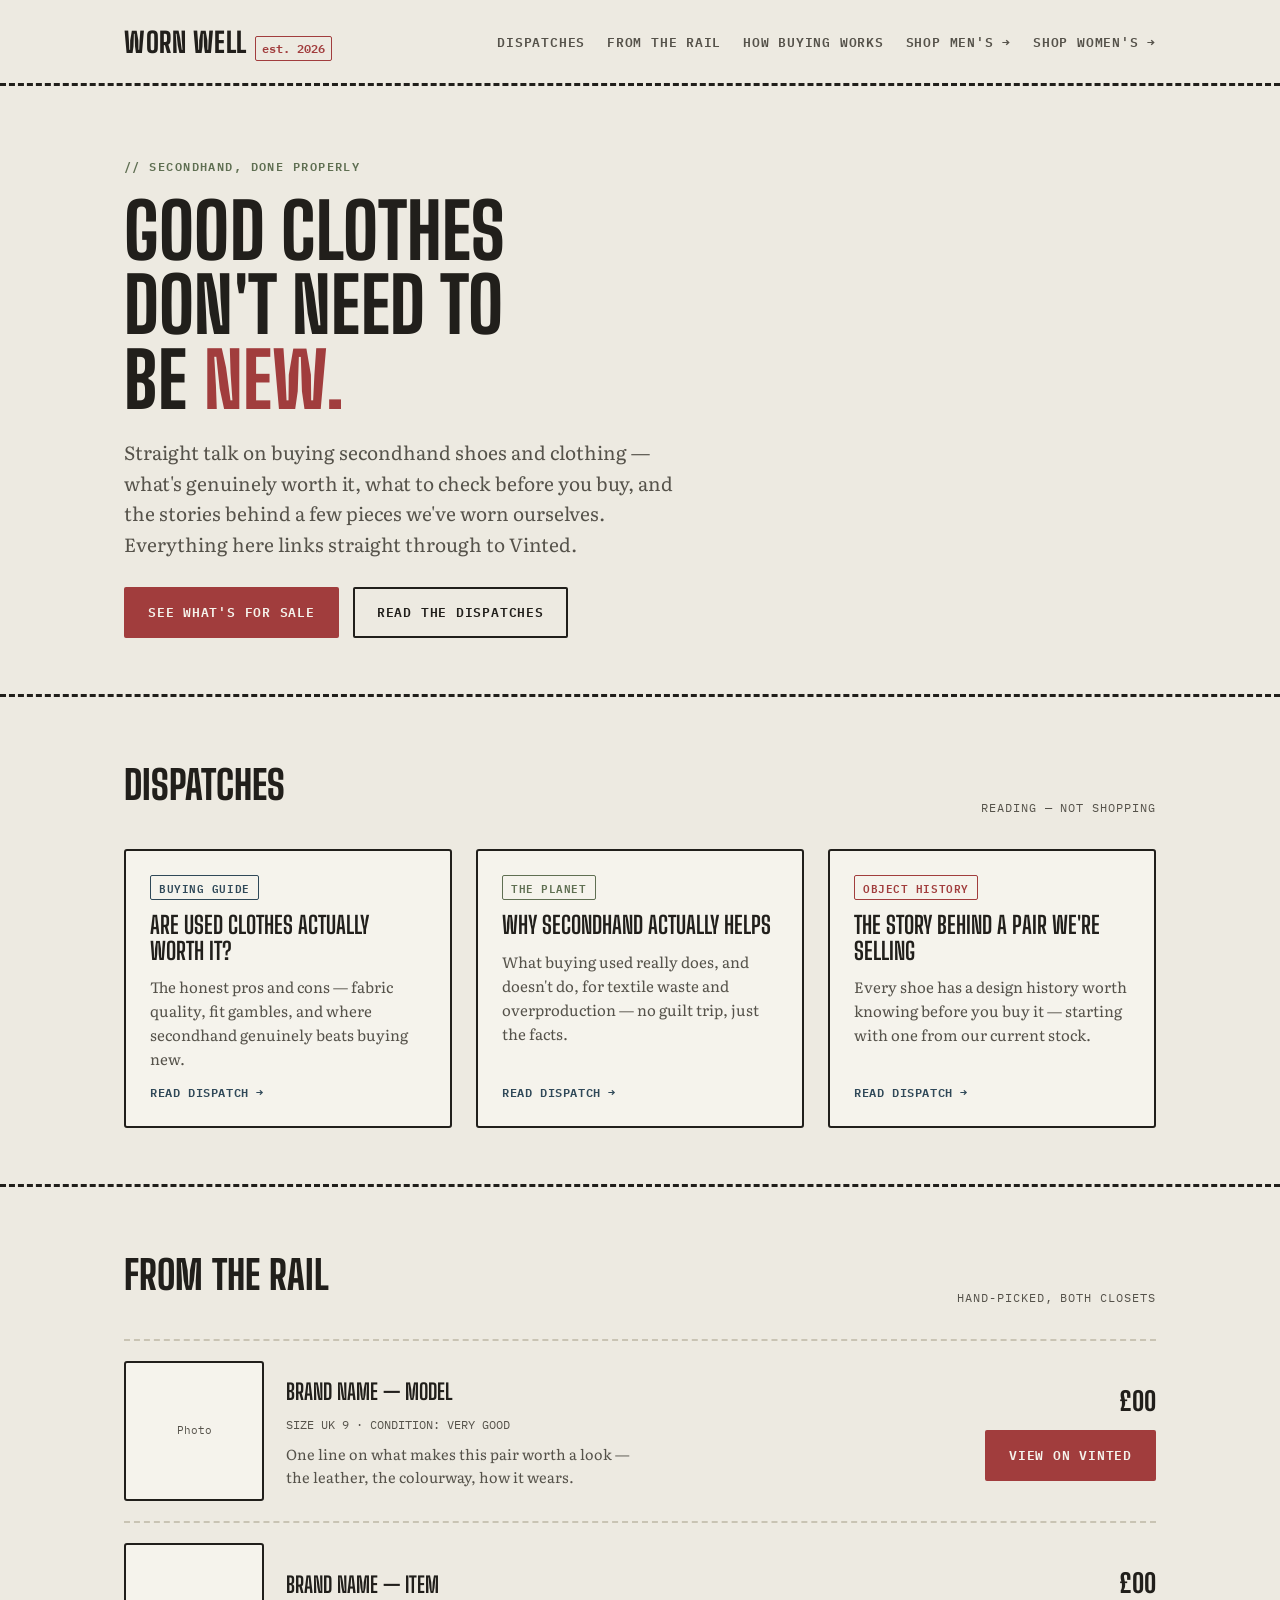
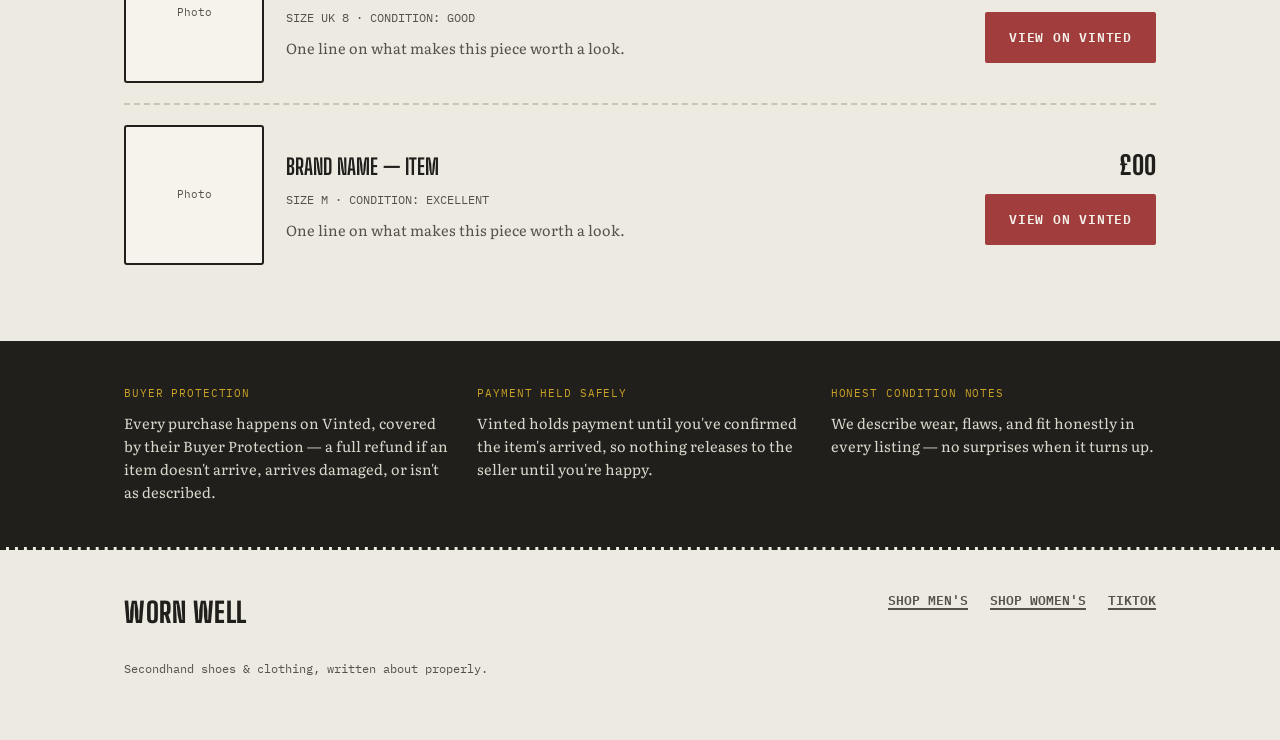
==== commit cb17f5d3: "Add initial HTML structure for Worn Well website Initial commit of the HTML structure for the Worn W" ====
--- a/index.html
+++ b/index.html
@@ -5,639 +5,65 @@
 <meta name="viewport" content="width=device-width, initial-scale=1.0">
 <title>Worn Well — Secondhand shoes & clothing, worth knowing about</title>
 <meta name="description" content="Honest writing on secondhand fashion — what's worth buying, what to watch for, and why it matters. Men's and women's pieces, hand-picked, linked straight to Vinted.">
-<style>
-/* ===========================================================
-   WORN WELL — care-label design system
-   Canvas paper + stitched label typography
-   =========================================================== */
-
-@import url('https://fonts.googleapis.com/css2?family=Big+Shoulders+Display:wght@600;700;800&family=Literata:ital,wght@0,400;0,500;0,600;1,400&family=IBM+Plex+Mono:wght@500;600&display=swap');
-
-:root {
-  --canvas: #EDEAE1;
-  --canvas-raised: #F5F3EC;
-  --ink: #211F1B;
-  --ink-soft: #55524A;
-  --thread-navy: #2F4858;
-  --thread-red: #A13D3D;
-  --thread-olive: #5F6F52;
-  --line: #C9C4B4;
-
-  --display: 'Big Shoulders Display', sans-serif;
-  --body: 'Literata', serif;
-  --mono: 'IBM Plex Mono', monospace;
-}
-
-* { box-sizing: border-box; }
-
-html {
-  scroll-behavior: smooth;
-}
-
-body {
-  margin: 0;
-  background: var(--canvas);
-  color: var(--ink);
-  font-family: var(--body);
-  font-size: 17px;
-  line-height: 1.6;
-  -webkit-font-smoothing: antialiased;
-}
-
-a { color: var(--thread-navy); text-decoration-thickness: 1.5px; text-underline-offset: 3px; }
-a:hover { color: var(--thread-red); }
-
-img { max-width: 100%; display: block; }
-
-.wrap {
-  max-width: 1080px;
-  margin: 0 auto;
-  padding: 0 24px;
-}
-
-/* ---------- Stitched divider (signature motif) ---------- */
-.stitch {
-  border: none;
-  border-top: 2px dashed var(--line);
-  margin: 0;
-}
-
-.stitch-thick {
-  border: none;
-  border-top: 3px dashed var(--ink);
-  opacity: 0.15;
-}
-
-/* ---------- Header ---------- */
-.site-header {
-  padding: 20px 0 18px;
-  border-bottom: 3px dashed var(--ink);
-}
-
-.site-header .wrap {
-  display: flex;
-  align-items: center;
-  justify-content: space-between;
-  gap: 16px;
-  flex-wrap: wrap;
-}
-
-.header-actions {
-  display: flex;
-  align-items: center;
-  gap: 10px;
-}
-
-.btn-shop {
-  font-family: var(--mono);
-  font-weight: 700;
-  font-size: 12px;
-  text-transform: uppercase;
-  letter-spacing: 0.05em;
-  padding: 10px 14px;
-  border-radius: 2px;
-  text-decoration: none;
-  border: 2px solid var(--ink);
-  white-space: nowrap;
-}
-
-.btn-shop-men {
-  background: var(--ink);
-  color: var(--canvas);
-}
-.btn-shop-men:hover { background: var(--thread-navy); color: var(--canvas); border-color: var(--thread-navy); }
-
-.btn-shop-women {
-  background: transparent;
-  color: var(--ink);
-}
-.btn-shop-women:hover { color: var(--canvas); background: var(--thread-red); border-color: var(--thread-red); }
-
-.brand {
-  font-family: var(--display);
-  font-weight: 800;
-  font-size: 28px;
-  letter-spacing: 0.5px;
-  text-transform: uppercase;
-  color: var(--ink);
-  text-decoration: none;
-  display: flex;
-  align-items: baseline;
-  gap: 8px;
-}
-
-.brand .brand-mark {
-  font-family: var(--mono);
-  font-size: 12px;
-  font-weight: 600;
-  color: var(--thread-red);
-  border: 1.5px solid var(--thread-red);
-  padding: 2px 6px;
-  border-radius: 2px;
-  text-transform: none;
-  letter-spacing: 0;
-}
-
-nav.site-nav { display: flex; gap: 22px; }
-nav.site-nav a {
-  font-family: var(--mono);
-  font-size: 13px;
-  font-weight: 600;
-  text-transform: uppercase;
-  letter-spacing: 0.06em;
-  color: var(--ink-soft);
-  text-decoration: none;
-}
-nav.site-nav a:hover { color: var(--thread-red); }
-
-.nav-toggle { display: none; }
-
-/* ---------- Hero ---------- */
-.hero {
-  padding: 64px 0 56px;
-  border-bottom: 3px dashed var(--ink);
-}
-
-.hero-label {
-  font-family: var(--mono);
-  font-size: 12px;
-  font-weight: 600;
-  letter-spacing: 0.12em;
-  text-transform: uppercase;
-  color: var(--thread-olive);
-  display: inline-block;
-  margin-bottom: 18px;
-}
-
-.hero h1 {
-  font-family: var(--display);
-  font-weight: 800;
-  font-size: clamp(40px, 7vw, 76px);
-  line-height: 0.98;
-  text-transform: uppercase;
-  margin: 0 0 20px;
-  letter-spacing: 0.2px;
-}
-
-.hero h1 em {
-  font-style: normal;
-  color: var(--thread-red);
-}
-
-.hero p.lede {
-  font-size: 19px;
-  max-width: 560px;
-  color: var(--ink-soft);
-  margin: 0 0 28px;
-}
-
-.hero-ctas { display: flex; gap: 14px; flex-wrap: wrap; }
-
-/* ---------- Buttons ---------- */
-.btn {
-  font-family: var(--mono);
-  font-weight: 600;
-  font-size: 13px;
-  text-transform: uppercase;
-  letter-spacing: 0.06em;
-  padding: 13px 22px;
-  border-radius: 2px;
-  text-decoration: none;
-  display: inline-block;
-  border: 2px solid var(--ink);
-  transition: transform 0.12s ease;
-}
-.btn:hover { transform: translateY(-2px); }
-
-.btn-primary {
-  background: var(--thread-red);
-  border-color: var(--thread-red);
-  color: #F5F3EC;
-}
-.btn-primary:hover { color: #F5F3EC; background: #8C3232; }
-
-.btn-ghost {
-  background: transparent;
-  color: var(--ink);
-}
-.btn-ghost:hover { color: var(--ink); border-color: var(--thread-red); }
-
-/* ---------- Section headings ---------- */
-.section { padding: 56px 0; }
-.section + .section { border-top: 3px dashed var(--ink); }
-
-.section-head {
-  display: flex;
-  justify-content: space-between;
-  align-items: flex-end;
-  gap: 20px;
-  margin-bottom: 32px;
-  flex-wrap: wrap;
-}
-
-.section-head h2 {
-  font-family: var(--display);
-  font-weight: 800;
-  text-transform: uppercase;
-  font-size: clamp(28px, 4vw, 40px);
-  margin: 0;
-}
-
-.section-head .section-tag {
-  font-family: var(--mono);
-  font-size: 12px;
-  color: var(--ink-soft);
-  text-transform: uppercase;
-  letter-spacing: 0.08em;
-}
-
-/* ---------- Care-label tag chips ---------- */
-.tag {
-  font-family: var(--mono);
-  font-size: 11px;
-  font-weight: 600;
-  text-transform: uppercase;
-  letter-spacing: 0.05em;
-  padding: 3px 8px;
-  border: 1.5px solid currentColor;
-  border-radius: 2px;
-  display: inline-block;
-}
-.tag-navy { color: var(--thread-navy); }
-.tag-olive { color: var(--thread-olive); }
-.tag-red { color: var(--thread-red); }
-
-/* ---------- Article/dispatch cards ---------- */
-.card-grid {
-  display: grid;
-  grid-template-columns: repeat(auto-fit, minmax(280px, 1fr));
-  gap: 24px;
-}
-
-.card {
-  background: var(--canvas-raised);
-  border: 2px solid var(--ink);
-  border-radius: 3px;
-  padding: 24px;
-  display: flex;
-  flex-direction: column;
-  gap: 12px;
-  text-decoration: none;
-  color: var(--ink);
-}
-
-.card:hover { border-color: var(--thread-red); }
-.card:hover h3 { color: var(--thread-red); }
-
-.card .tags { display: flex; gap: 8px; flex-wrap: wrap; }
-
-.card h3 {
-  font-family: var(--display);
-  font-weight: 700;
-  font-size: 24px;
-  text-transform: uppercase;
-  margin: 0;
-  line-height: 1.05;
-}
-
-.card p {
-  margin: 0;
-  color: var(--ink-soft);
-  font-size: 15px;
-  flex-grow: 1;
-}
-
-.card .read-more {
-  font-family: var(--mono);
-  font-size: 12px;
-  font-weight: 600;
-  text-transform: uppercase;
-  letter-spacing: 0.05em;
-  color: var(--thread-navy);
-}
-
-/* ---------- Item spotlight rows (from the rail) ---------- */
-.rail-item {
-  display: grid;
-  grid-template-columns: 140px 1fr auto;
-  gap: 22px;
-  align-items: center;
-  padding: 20px 0;
-  border-top: 2px dashed var(--line);
-}
-.rail-item:first-child { border-top: none; }
-
-.rail-photo {
-  width: 140px;
-  height: 140px;
-  background: var(--canvas-raised);
-  border: 2px solid var(--ink);
-  border-radius: 3px;
-  display: flex;
-  align-items: center;
-  justify-content: center;
-  font-family: var(--mono);
-  font-size: 11px;
-  color: var(--ink-soft);
-  text-align: center;
-  padding: 8px;
-  overflow: hidden;
-}
-.rail-photo img { width: 100%; height: 100%; object-fit: cover; }
-
-.rail-info h4 {
-  font-family: var(--display);
-  font-size: 22px;
-  text-transform: uppercase;
-  margin: 0 0 6px;
-  font-weight: 700;
-}
-
-.rail-info .label-stamp {
-  font-family: var(--mono);
-  font-size: 12px;
-  color: var(--ink-soft);
-  margin: 0 0 8px;
-}
-
-.rail-info p.blurb {
-  margin: 0;
-  font-size: 14.5px;
-  color: var(--ink-soft);
-  max-width: 46ch;
-}
-
-.rail-price {
-  text-align: right;
-  white-space: nowrap;
-}
-
-.rail-price .price {
-  font-family: var(--display);
-  font-size: 26px;
-  font-weight: 800;
-  display: block;
-  margin-bottom: 8px;
-}
-
-/* ---------- Trust strip ---------- */
-.trust-strip {
-  background: var(--ink);
-  color: var(--canvas);
-  padding: 44px 0;
-}
-
-.trust-grid {
-  display: grid;
-  grid-template-columns: repeat(auto-fit, minmax(220px, 1fr));
-  gap: 28px;
-}
-
-.trust-item .stamp {
-  font-family: var(--mono);
-  font-size: 11px;
-  text-transform: uppercase;
-  letter-spacing: 0.08em;
-  color: #C9A227;
-  display: block;
-  margin-bottom: 8px;
-}
-
-.trust-item p {
-  margin: 0;
-  font-size: 14.5px;
-  color: #D9D6CC;
-}
-
-/* ---------- Footer ---------- */
-.site-footer {
-  padding: 40px 0 50px;
-  border-top: 3px dashed var(--ink);
-}
-
-.footer-grid {
-  display: flex;
-  justify-content: space-between;
-  align-items: flex-start;
-  flex-wrap: wrap;
-  gap: 24px;
-}
-
-.footer-links { display: flex; gap: 22px; flex-wrap: wrap; }
-.footer-links a {
-  font-family: var(--mono);
-  font-size: 13px;
-  font-weight: 600;
-  text-transform: uppercase;
-  color: var(--ink-soft);
-}
-
-.footer-note {
-  font-family: var(--mono);
-  font-size: 12px;
-  color: var(--ink-soft);
-  margin-top: 24px;
-}
-
-/* ---------- Article page ---------- */
-.article-header {
-  padding: 48px 0 32px;
-  border-bottom: 3px dashed var(--ink);
-}
-
-.article-header .back-link {
-  font-family: var(--mono);
-  font-size: 12px;
-  font-weight: 600;
-  text-transform: uppercase;
-  color: var(--ink-soft);
-  text-decoration: none;
-  display: inline-block;
-  margin-bottom: 20px;
-}
-
-.article-header h1 {
-  font-family: var(--display);
-  font-weight: 800;
-  font-size: clamp(34px, 6vw, 54px);
-  text-transform: uppercase;
-  line-height: 1.02;
-  margin: 0 0 16px;
-}
-
-.article-meta {
-  font-family: var(--mono);
-  font-size: 12px;
-  color: var(--ink-soft);
-  text-transform: uppercase;
-  letter-spacing: 0.05em;
-}
-
-.article-body {
-  max-width: 640px;
-  padding: 40px 0;
-}
-
-.article-body p { margin: 0 0 20px; font-size: 18px; }
-.article-body h2 {
-  font-family: var(--display);
-  text-transform: uppercase;
-  font-size: 26px;
-  margin: 36px 0 16px;
-}
-
-.article-body ul { padding-left: 20px; margin: 0 0 20px; }
-.article-body li { margin-bottom: 8px; }
-
-.article-cta {
-  background: var(--canvas-raised);
-  border: 2px solid var(--ink);
-  border-radius: 3px;
-  padding: 28px;
-  margin: 36px 0;
-  text-align: center;
-}
-.article-cta p {
-  font-family: var(--mono);
-  font-size: 13px;
-  text-transform: uppercase;
-  color: var(--ink-soft);
-  margin-bottom: 16px;
-}
-
-/* ---------- Responsive ---------- */
-@media (max-width: 720px) {
-  nav.site-nav {
-    display: none;
-    position: absolute;
-    top: 100%;
-    left: 0;
-    right: 0;
-    background: var(--canvas);
-    border-bottom: 3px dashed var(--ink);
-    flex-direction: column;
-    padding: 16px 24px;
-    gap: 16px;
-  }
-  nav.site-nav.open { display: flex; }
-  .site-header .wrap { position: relative; }
-  .nav-toggle {
-    display: inline-block;
-    font-family: var(--mono);
-    font-size: 12px;
-    font-weight: 600;
-    text-transform: uppercase;
-    border: 2px solid var(--ink);
-    background: none;
-    padding: 8px 12px;
-    border-radius: 2px;
-    cursor: pointer;
-  }
-  .rail-item {
-    grid-template-columns: 90px 1fr;
-    column-gap: 14px;
-    align-items: flex-start;
-  }
-  .rail-photo {
-    width: 90px;
-    height: 90px;
-    font-size: 10px;
-  }
-  .rail-info { min-width: 0; }
-  .rail-info h4 { font-size: 18px; }
-  .rail-price { grid-column: 1 / -1; text-align: left; display: flex; align-items: center; gap: 12px; }
-  .rail-price .price { margin-bottom: 0; }
-
-  .header-actions {
-    width: 100%;
-    justify-content: space-between;
-    order: 3;
-  }
-  .header-actions .btn-shop {
-    flex: 1;
-    text-align: center;
-    padding: 12px 8px;
-  }
-  .brand { order: 1; }
-  .nav-toggle { order: 2; margin-left: auto; }
-}
-
-</style>
+<link rel="stylesheet" href="style.css">
 </head>
 <body>
 
 <header class="site-header">
   <div class="wrap">
     <a href="index.html" class="brand">Worn Well <span class="brand-mark">est. 2026</span></a>
-
-    <div class="header-actions">
+    <button class="nav-toggle" id="navToggle" aria-label="Toggle menu">MENU</button>
+    <nav class="site-nav" id="siteNav">
+      <a href="#dispatches">Dispatches</a>
+      <a href="#rail">From the Rail</a>
+      <a href="#trust">How Buying Works</a>
       <!-- EDIT: swap in your real Vinted profile link -->
-      <a href="https://www.vinted.co.uk/member/YOUR-USERNAME" target="_blank" rel="noopener" class="btn-shop btn-shop-men">Shop Men's</a>
+      <a href="https://www.vinted.co.uk/member/YOUR-USERNAME" target="_blank" rel="noopener">Shop Men's →</a>
       <!-- EDIT: swap in your partner's Vinted profile link -->
-      <a href="https://www.vinted.co.uk/member/PARTNER-USERNAME" target="_blank" rel="noopener" class="btn-shop btn-shop-women">Shop Women's</a>
-      <button class="nav-toggle" id="navToggle" aria-label="Toggle menu">MENU</button>
-    </div>
-
-    <nav class="site-nav" id="siteNav">
-      <a href="#articles">Articles</a>
-      <a href="#rail">For Sale</a>
-      <a href="#trust">How Buying Works</a>
+      <a href="https://www.vinted.co.uk/member/PARTNER-USERNAME" target="_blank" rel="noopener">Shop Women's →</a>
     </nav>
   </div>
 </header>
 
 <section class="hero">
   <div class="wrap">
-    <span class="hero-label">// Buy secondhand, buy smart</span>
+    <span class="hero-label">// Secondhand, done properly</span>
     <h1>Good clothes<br>don't need to<br>be <em>new.</em></h1>
-    <p class="lede">Honest reviews on buying secondhand shoes and clothing — what's genuinely worth it, what to check before you buy, and the stories behind a few items. Every item's quality-checked and shipped within 24 hours of purchase. See what's listed on our Vinted.</p>
+    <p class="lede">Straight talk on buying secondhand shoes and clothing — what's genuinely worth it, what to check before you buy, and the stories behind a few pieces we've worn ourselves. Everything here links straight through to Vinted.</p>
     <div class="hero-ctas">
       <a href="#rail" class="btn btn-primary">See what's for sale</a>
-      <a href="#articles" class="btn btn-ghost">Read the articles</a>
+      <a href="#dispatches" class="btn btn-ghost">Read the dispatches</a>
     </div>
   </div>
 </section>
 
-<section class="section" id="articles">
+<section class="section" id="dispatches">
   <div class="wrap">
     <div class="section-head">
-      <h2>Articles</h2>
+      <h2>Dispatches</h2>
+      <span class="section-tag">Reading — not shopping</span>
     </div>
     <div class="card-grid">
 
-      <a href="articles/vinted-condition-guide.html" class="card">
+      <a href="articles/are-used-clothes-worth-it.html" class="card">
         <div class="tags"><span class="tag tag-navy">Buying Guide</span></div>
-        <h3>What does "very good" actually mean on Vinted?</h3>
-        <p>Condition labels cause more buyer frustration than almost anything else on the platform. Here's what they're meant to mean, and how to protect yourself.</p>
-        <span class="read-more">Read more →</span>
-      </a>
-
-      <a href="articles/is-it-safe-secondhand-shoes.html" class="card">
-        <div class="tags"><span class="tag tag-navy">Buying Guide</span></div>
-        <h3>Is it safe to buy secondhand shoes?</h3>
-        <p>The real risks — hygiene, fit, what actually matters — backed by NHS guidance, not scare stories.</p>
-        <span class="read-more">Read more →</span>
-      </a>
-
-      <a href="articles/secondhand-sizing-guide.html" class="card">
-        <div class="tags"><span class="tag tag-navy">Buying Guide</span></div>
-        <h3>Why secondhand clothing never fits the label size</h3>
-        <p>Vintage and secondhand sizing rarely matches modern labels. Here's why, and how to buy the right fit without trying it on.</p>
-        <span class="read-more">Read more →</span>
+        <h3>Are used clothes actually worth it?</h3>
+        <p>The honest pros and cons — fabric quality, fit gambles, and where secondhand genuinely beats buying new.</p>
+        <span class="read-more">Read dispatch →</span>
       </a>
 
       <a href="articles/secondhand-and-the-planet.html" class="card">
         <div class="tags"><span class="tag tag-olive">The Planet</span></div>
-        <h3>Does buying secondhand actually help the planet?</h3>
-        <p>What the real UK data says about textile waste and overproduction — no guilt trip, just the facts.</p>
-        <span class="read-more">Read more →</span>
+        <h3>Why secondhand actually helps</h3>
+        <p>What buying used really does, and doesn't do, for textile waste and overproduction — no guilt trip, just the facts.</p>
+        <span class="read-more">Read dispatch →</span>
       </a>
 
       <a href="articles/shoe-history-spotlight.html" class="card">
         <div class="tags"><span class="tag tag-red">Object History</span></div>
         <h3>The story behind a pair we're selling</h3>
         <p>Every shoe has a design history worth knowing before you buy it — starting with one from our current stock.</p>
-        <span class="read-more">Read more →</span>
+        <span class="read-more">Read dispatch →</span>
       </a>
 
     </div>
@@ -647,7 +73,8 @@
 <section class="section" id="rail">
   <div class="wrap">
     <div class="section-head">
-      <h2>For Sale</h2>
+      <h2>From the Rail</h2>
+      <span class="section-tag">Hand-picked, both closets</span>
     </div>
 
     <!-- EDIT: duplicate a .rail-item block per item you want to feature. Keep it to 10-15 max. -->
@@ -730,17 +157,6 @@
   </div>
 </footer>
 
-<script>
-document.addEventListener('DOMContentLoaded', function () {
-  var toggle = document.getElementById('navToggle');
-  var nav = document.getElementById('siteNav');
-  if (toggle && nav) {
-    toggle.addEventListener('click', function () {
-      nav.classList.toggle('open');
-    });
-  }
-});
-
-</script>
+<script src="script.js"></script>
 </body>
 </html>
--- a/style.css
+++ b/style.css
@@ -0,0 +1,555 @@
+/* ===========================================================
+   WORN WELL — care-label design system
+   Canvas paper + stitched label typography
+   =========================================================== */
+
+@import url('https://fonts.googleapis.com/css2?family=Big+Shoulders+Display:wght@600;700;800&family=Literata:ital,wght@0,400;0,500;0,600;1,400&family=IBM+Plex+Mono:wght@500;600&display=swap');
+
+:root {
+  --canvas: #EDEAE1;
+  --canvas-raised: #F5F3EC;
+  --ink: #211F1B;
+  --ink-soft: #55524A;
+  --thread-navy: #2F4858;
+  --thread-red: #A13D3D;
+  --thread-olive: #5F6F52;
+  --line: #C9C4B4;
+
+  --display: 'Big Shoulders Display', sans-serif;
+  --body: 'Literata', serif;
+  --mono: 'IBM Plex Mono', monospace;
+}
+
+* { box-sizing: border-box; }
+
+html {
+  scroll-behavior: smooth;
+}
+
+body {
+  margin: 0;
+  background: var(--canvas);
+  color: var(--ink);
+  font-family: var(--body);
+  font-size: 17px;
+  line-height: 1.6;
+  -webkit-font-smoothing: antialiased;
+}
+
+a { color: var(--thread-navy); text-decoration-thickness: 1.5px; text-underline-offset: 3px; }
+a:hover { color: var(--thread-red); }
+
+img { max-width: 100%; display: block; }
+
+.wrap {
+  max-width: 1080px;
+  margin: 0 auto;
+  padding: 0 24px;
+}
+
+/* ---------- Stitched divider (signature motif) ---------- */
+.stitch {
+  border: none;
+  border-top: 2px dashed var(--line);
+  margin: 0;
+}
+
+.stitch-thick {
+  border: none;
+  border-top: 3px dashed var(--ink);
+  opacity: 0.15;
+}
+
+/* ---------- Header ---------- */
+.site-header {
+  padding: 20px 0 18px;
+  border-bottom: 3px dashed var(--ink);
+}
+
+.site-header .wrap {
+  display: flex;
+  align-items: center;
+  justify-content: space-between;
+  gap: 16px;
+  flex-wrap: wrap;
+}
+
+.header-actions {
+  display: flex;
+  align-items: center;
+  gap: 10px;
+}
+
+.btn-shop {
+  font-family: var(--mono);
+  font-weight: 700;
+  font-size: 12px;
+  text-transform: uppercase;
+  letter-spacing: 0.05em;
+  padding: 10px 14px;
+  border-radius: 2px;
+  text-decoration: none;
+  border: 2px solid var(--ink);
+  white-space: nowrap;
+}
+
+.btn-shop-men {
+  background: var(--ink);
+  color: var(--canvas);
+}
+.btn-shop-men:hover { background: var(--thread-navy); color: var(--canvas); border-color: var(--thread-navy); }
+
+.btn-shop-women {
+  background: transparent;
+  color: var(--ink);
+}
+.btn-shop-women:hover { color: var(--canvas); background: var(--thread-red); border-color: var(--thread-red); }
+
+.brand {
+  font-family: var(--display);
+  font-weight: 800;
+  font-size: 28px;
+  letter-spacing: 0.5px;
+  text-transform: uppercase;
+  color: var(--ink);
+  text-decoration: none;
+  display: flex;
+  align-items: baseline;
+  gap: 8px;
+}
+
+.brand .brand-mark {
+  font-family: var(--mono);
+  font-size: 12px;
+  font-weight: 600;
+  color: var(--thread-red);
+  border: 1.5px solid var(--thread-red);
+  padding: 2px 6px;
+  border-radius: 2px;
+  text-transform: none;
+  letter-spacing: 0;
+}
+
+nav.site-nav { display: flex; gap: 22px; }
+nav.site-nav a {
+  font-family: var(--mono);
+  font-size: 13px;
+  font-weight: 600;
+  text-transform: uppercase;
+  letter-spacing: 0.06em;
+  color: var(--ink-soft);
+  text-decoration: none;
+}
+nav.site-nav a:hover { color: var(--thread-red); }
+
+.nav-toggle { display: none; }
+
+/* ---------- Hero ---------- */
+.hero {
+  padding: 64px 0 56px;
+  border-bottom: 3px dashed var(--ink);
+}
+
+.hero-label {
+  font-family: var(--mono);
+  font-size: 12px;
+  font-weight: 600;
+  letter-spacing: 0.12em;
+  text-transform: uppercase;
+  color: var(--thread-olive);
+  display: inline-block;
+  margin-bottom: 18px;
+}
+
+.hero h1 {
+  font-family: var(--display);
+  font-weight: 800;
+  font-size: clamp(40px, 7vw, 76px);
+  line-height: 0.98;
+  text-transform: uppercase;
+  margin: 0 0 20px;
+  letter-spacing: 0.2px;
+}
+
+.hero h1 em {
+  font-style: normal;
+  color: var(--thread-red);
+}
+
+.hero p.lede {
+  font-size: 19px;
+  max-width: 560px;
+  color: var(--ink-soft);
+  margin: 0 0 28px;
+}
+
+.hero-ctas { display: flex; gap: 14px; flex-wrap: wrap; }
+
+/* ---------- Buttons ---------- */
+.btn {
+  font-family: var(--mono);
+  font-weight: 600;
+  font-size: 13px;
+  text-transform: uppercase;
+  letter-spacing: 0.06em;
+  padding: 13px 22px;
+  border-radius: 2px;
+  text-decoration: none;
+  display: inline-block;
+  border: 2px solid var(--ink);
+  transition: transform 0.12s ease;
+}
+.btn:hover { transform: translateY(-2px); }
+
+.btn-primary {
+  background: var(--thread-red);
+  border-color: var(--thread-red);
+  color: #F5F3EC;
+}
+.btn-primary:hover { color: #F5F3EC; background: #8C3232; }
+
+.btn-ghost {
+  background: transparent;
+  color: var(--ink);
+}
+.btn-ghost:hover { color: var(--ink); border-color: var(--thread-red); }
+
+/* ---------- Section headings ---------- */
+.section { padding: 56px 0; }
+.section + .section { border-top: 3px dashed var(--ink); }
+
+.section-head {
+  display: flex;
+  justify-content: space-between;
+  align-items: flex-end;
+  gap: 20px;
+  margin-bottom: 32px;
+  flex-wrap: wrap;
+}
+
+.section-head h2 {
+  font-family: var(--display);
+  font-weight: 800;
+  text-transform: uppercase;
+  font-size: clamp(28px, 4vw, 40px);
+  margin: 0;
+}
+
+.section-head .section-tag {
+  font-family: var(--mono);
+  font-size: 12px;
+  color: var(--ink-soft);
+  text-transform: uppercase;
+  letter-spacing: 0.08em;
+}
+
+/* ---------- Care-label tag chips ---------- */
+.tag {
+  font-family: var(--mono);
+  font-size: 11px;
+  font-weight: 600;
+  text-transform: uppercase;
+  letter-spacing: 0.05em;
+  padding: 3px 8px;
+  border: 1.5px solid currentColor;
+  border-radius: 2px;
+  display: inline-block;
+}
+.tag-navy { color: var(--thread-navy); }
+.tag-olive { color: var(--thread-olive); }
+.tag-red { color: var(--thread-red); }
+
+/* ---------- Article/dispatch cards ---------- */
+.card-grid {
+  display: grid;
+  grid-template-columns: repeat(auto-fit, minmax(280px, 1fr));
+  gap: 24px;
+}
+
+.card {
+  background: var(--canvas-raised);
+  border: 2px solid var(--ink);
+  border-radius: 3px;
+  padding: 24px;
+  display: flex;
+  flex-direction: column;
+  gap: 12px;
+  text-decoration: none;
+  color: var(--ink);
+}
+
+.card:hover { border-color: var(--thread-red); }
+.card:hover h3 { color: var(--thread-red); }
+
+.card .tags { display: flex; gap: 8px; flex-wrap: wrap; }
+
+.card h3 {
+  font-family: var(--display);
+  font-weight: 700;
+  font-size: 24px;
+  text-transform: uppercase;
+  margin: 0;
+  line-height: 1.05;
+}
+
+.card p {
+  margin: 0;
+  color: var(--ink-soft);
+  font-size: 15px;
+  flex-grow: 1;
+}
+
+.card .read-more {
+  font-family: var(--mono);
+  font-size: 12px;
+  font-weight: 600;
+  text-transform: uppercase;
+  letter-spacing: 0.05em;
+  color: var(--thread-navy);
+}
+
+/* ---------- Item spotlight rows (from the rail) ---------- */
+.rail-item {
+  display: grid;
+  grid-template-columns: 140px 1fr auto;
+  gap: 22px;
+  align-items: center;
+  padding: 20px 0;
+  border-top: 2px dashed var(--line);
+}
+.rail-item:first-child { border-top: none; }
+
+.rail-photo {
+  width: 140px;
+  height: 140px;
+  background: var(--canvas-raised);
+  border: 2px solid var(--ink);
+  border-radius: 3px;
+  display: flex;
+  align-items: center;
+  justify-content: center;
+  font-family: var(--mono);
+  font-size: 11px;
+  color: var(--ink-soft);
+  text-align: center;
+  padding: 8px;
+  overflow: hidden;
+}
+.rail-photo img { width: 100%; height: 100%; object-fit: cover; }
+
+.rail-info h4 {
+  font-family: var(--display);
+  font-size: 22px;
+  text-transform: uppercase;
+  margin: 0 0 6px;
+  font-weight: 700;
+}
+
+.rail-info .label-stamp {
+  font-family: var(--mono);
+  font-size: 12px;
+  color: var(--ink-soft);
+  margin: 0 0 8px;
+}
+
+.rail-info p.blurb {
+  margin: 0;
+  font-size: 14.5px;
+  color: var(--ink-soft);
+  max-width: 46ch;
+}
+
+.rail-price {
+  text-align: right;
+  white-space: nowrap;
+}
+
+.rail-price .price {
+  font-family: var(--display);
+  font-size: 26px;
+  font-weight: 800;
+  display: block;
+  margin-bottom: 8px;
+}
+
+/* ---------- Trust strip ---------- */
+.trust-strip {
+  background: var(--ink);
+  color: var(--canvas);
+  padding: 44px 0;
+}
+
+.trust-grid {
+  display: grid;
+  grid-template-columns: repeat(auto-fit, minmax(220px, 1fr));
+  gap: 28px;
+}
+
+.trust-item .stamp {
+  font-family: var(--mono);
+  font-size: 11px;
+  text-transform: uppercase;
+  letter-spacing: 0.08em;
+  color: #C9A227;
+  display: block;
+  margin-bottom: 8px;
+}
+
+.trust-item p {
+  margin: 0;
+  font-size: 14.5px;
+  color: #D9D6CC;
+}
+
+/* ---------- Footer ---------- */
+.site-footer {
+  padding: 40px 0 50px;
+  border-top: 3px dashed var(--ink);
+}
+
+.footer-grid {
+  display: flex;
+  justify-content: space-between;
+  align-items: flex-start;
+  flex-wrap: wrap;
+  gap: 24px;
+}
+
+.footer-links { display: flex; gap: 22px; flex-wrap: wrap; }
+.footer-links a {
+  font-family: var(--mono);
+  font-size: 13px;
+  font-weight: 600;
+  text-transform: uppercase;
+  color: var(--ink-soft);
+}
+
+.footer-note {
+  font-family: var(--mono);
+  font-size: 12px;
+  color: var(--ink-soft);
+  margin-top: 24px;
+}
+
+/* ---------- Article page ---------- */
+.article-header {
+  padding: 48px 0 32px;
+  border-bottom: 3px dashed var(--ink);
+}
+
+.article-header .back-link {
+  font-family: var(--mono);
+  font-size: 12px;
+  font-weight: 600;
+  text-transform: uppercase;
+  color: var(--ink-soft);
+  text-decoration: none;
+  display: inline-block;
+  margin-bottom: 20px;
+}
+
+.article-header h1 {
+  font-family: var(--display);
+  font-weight: 800;
+  font-size: clamp(34px, 6vw, 54px);
+  text-transform: uppercase;
+  line-height: 1.02;
+  margin: 0 0 16px;
+}
+
+.article-meta {
+  font-family: var(--mono);
+  font-size: 12px;
+  color: var(--ink-soft);
+  text-transform: uppercase;
+  letter-spacing: 0.05em;
+}
+
+.article-body {
+  max-width: 640px;
+  padding: 40px 0;
+}
+
+.article-body p { margin: 0 0 20px; font-size: 18px; }
+.article-body h2 {
+  font-family: var(--display);
+  text-transform: uppercase;
+  font-size: 26px;
+  margin: 36px 0 16px;
+}
+
+.article-body ul { padding-left: 20px; margin: 0 0 20px; }
+.article-body li { margin-bottom: 8px; }
+
+.article-cta {
+  background: var(--canvas-raised);
+  border: 2px solid var(--ink);
+  border-radius: 3px;
+  padding: 28px;
+  margin: 36px 0;
+  text-align: center;
+}
+.article-cta p {
+  font-family: var(--mono);
+  font-size: 13px;
+  text-transform: uppercase;
+  color: var(--ink-soft);
+  margin-bottom: 16px;
+}
+
+/* ---------- Responsive ---------- */
+@media (max-width: 720px) {
+  nav.site-nav {
+    display: none;
+    position: absolute;
+    top: 100%;
+    left: 0;
+    right: 0;
+    background: var(--canvas);
+    border-bottom: 3px dashed var(--ink);
+    flex-direction: column;
+    padding: 16px 24px;
+    gap: 16px;
+  }
+  nav.site-nav.open { display: flex; }
+  .site-header .wrap { position: relative; }
+  .nav-toggle {
+    display: inline-block;
+    font-family: var(--mono);
+    font-size: 12px;
+    font-weight: 600;
+    text-transform: uppercase;
+    border: 2px solid var(--ink);
+    background: none;
+    padding: 8px 12px;
+    border-radius: 2px;
+    cursor: pointer;
+  }
+  .rail-item {
+    grid-template-columns: 90px 1fr;
+    column-gap: 14px;
+    align-items: flex-start;
+  }
+  .rail-photo {
+    width: 90px;
+    height: 90px;
+    font-size: 10px;
+  }
+  .rail-info { min-width: 0; }
+  .rail-info h4 { font-size: 18px; }
+  .rail-price { grid-column: 1 / -1; text-align: left; display: flex; align-items: center; gap: 12px; }
+  .rail-price .price { margin-bottom: 0; }
+
+  .header-actions {
+    width: 100%;
+    justify-content: space-between;
+    order: 3;
+  }
+  .header-actions .btn-shop {
+    flex: 1;
+    text-align: center;
+    padding: 12px 8px;
+  }
+  .brand { order: 1; }
+  .nav-toggle { order: 2; margin-left: auto; }
+}
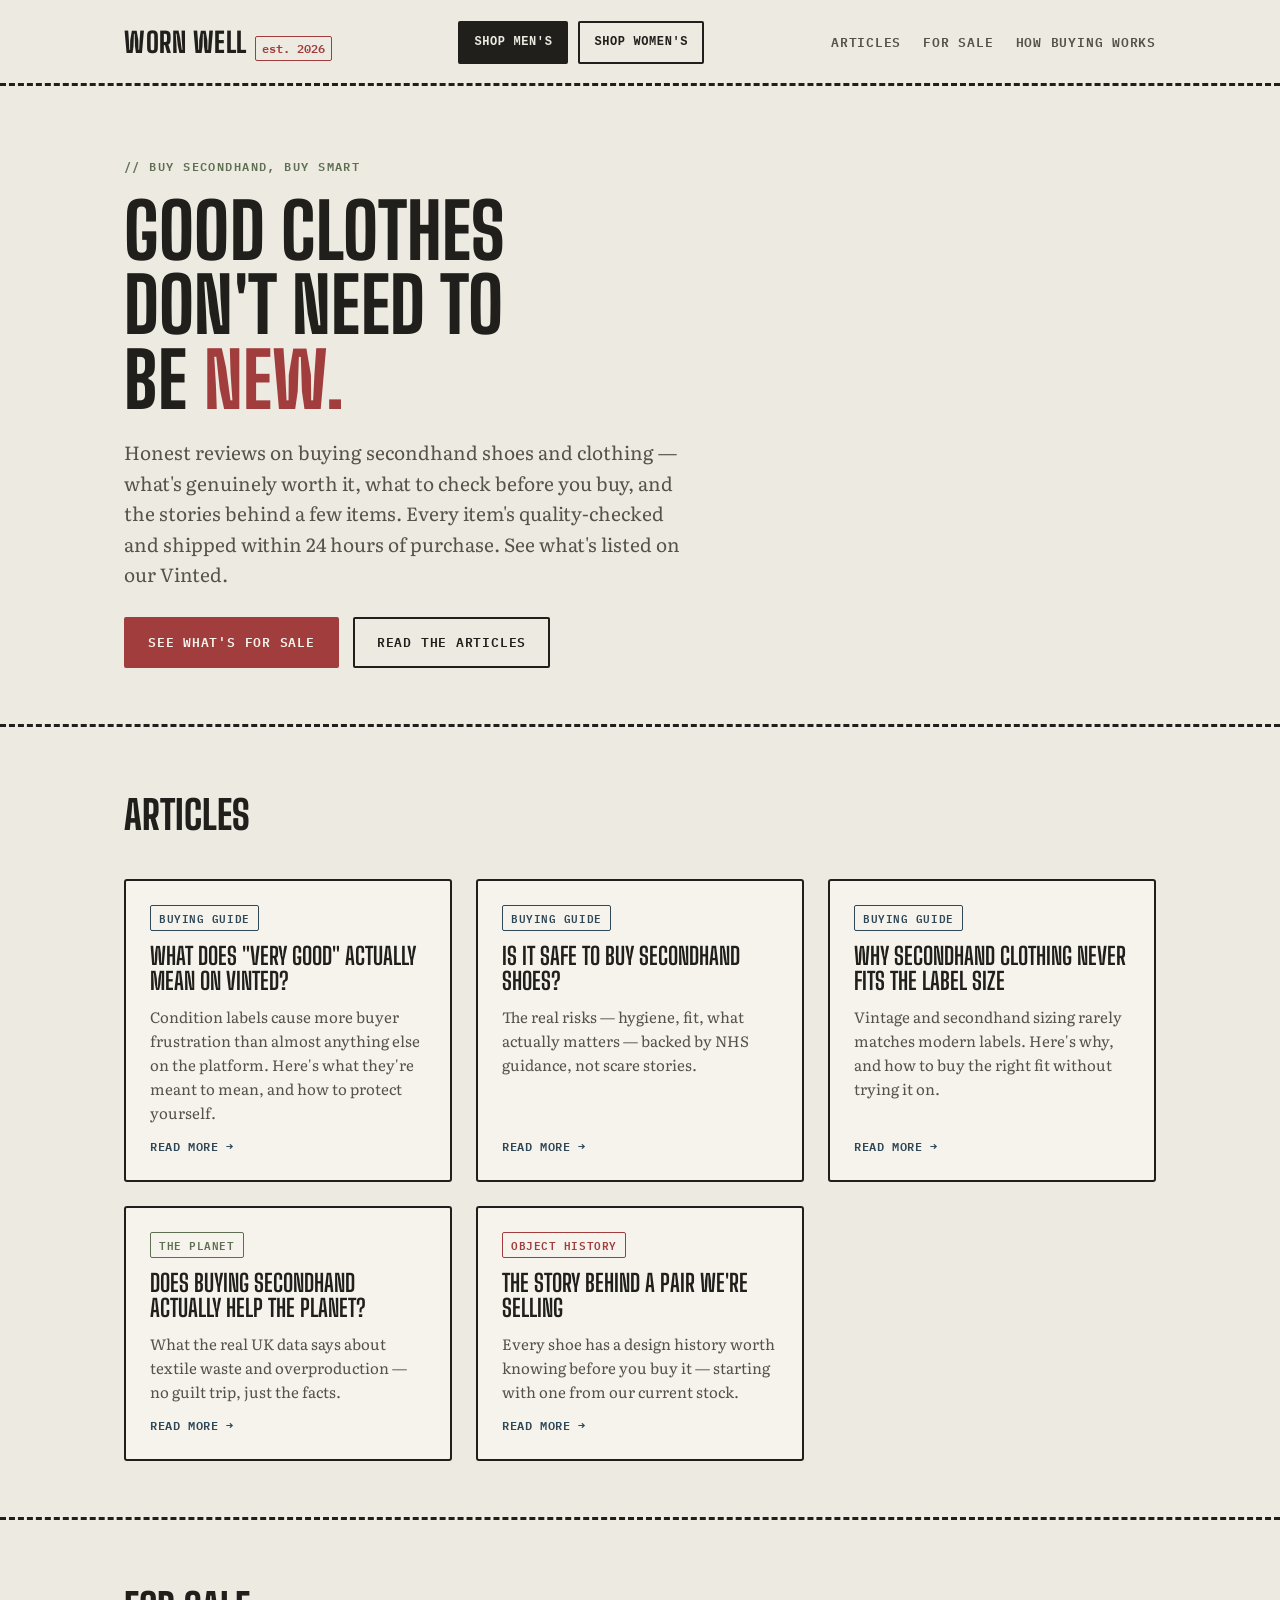
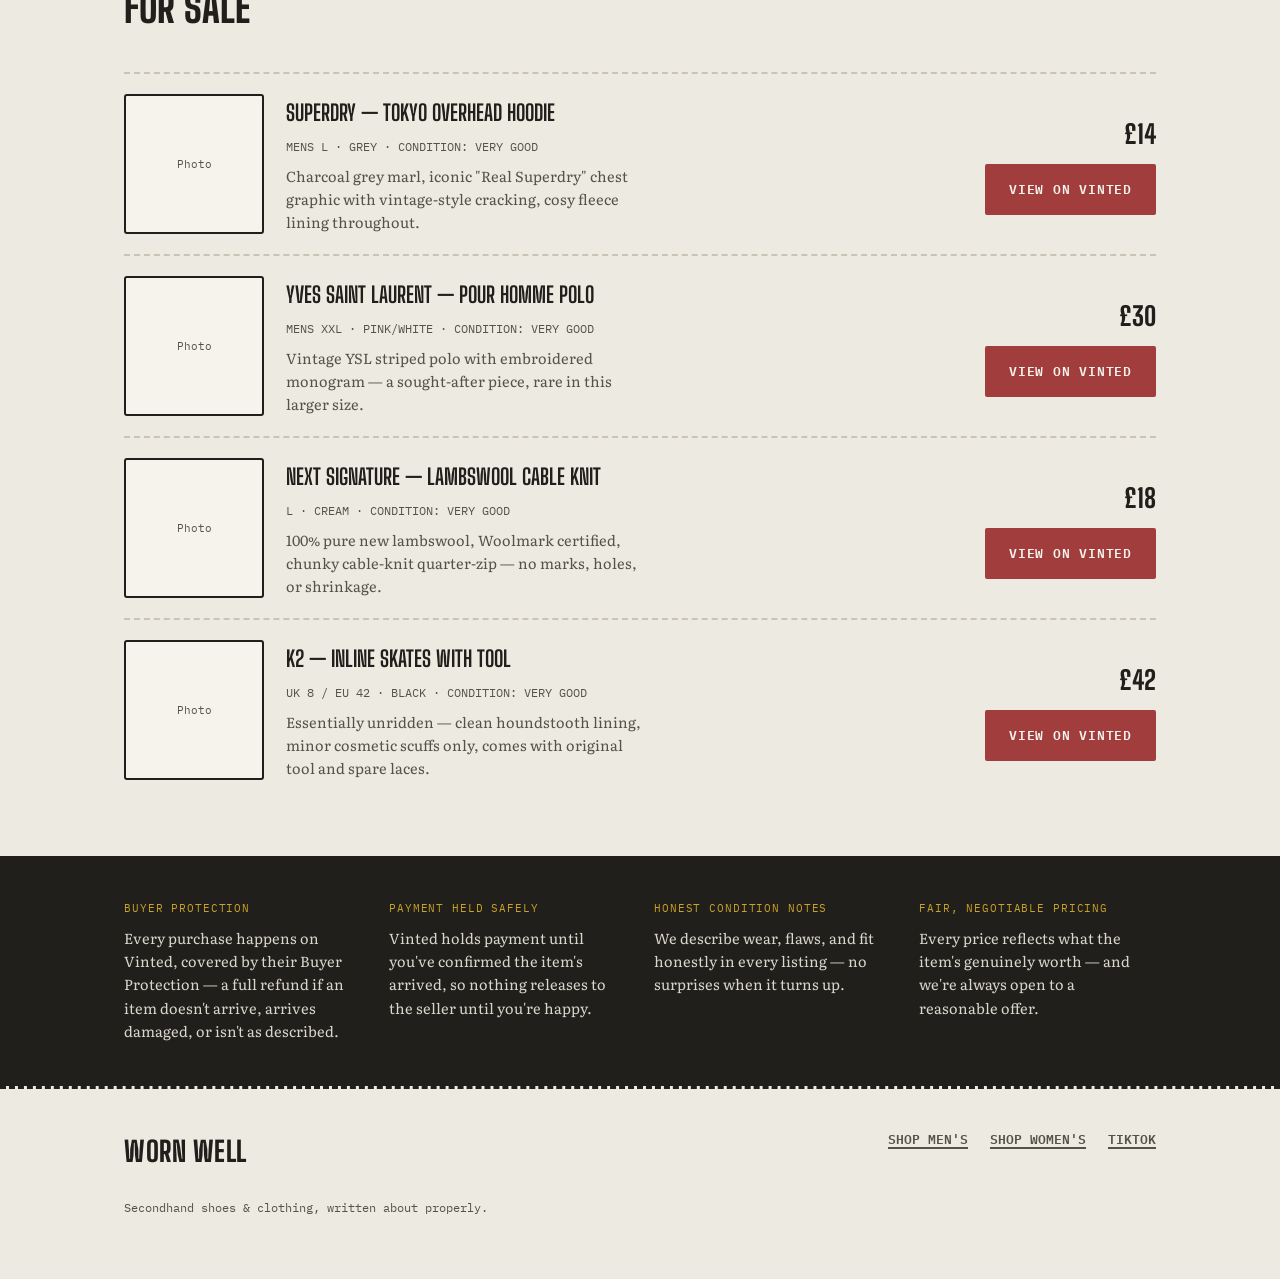
==== commit ae35f428: "Revise index.html for content and layout changes Updated content and structure for articles and navi" ====
--- a/index.html
+++ b/index.html
@@ -5,65 +5,639 @@
 <meta name="viewport" content="width=device-width, initial-scale=1.0">
 <title>Worn Well — Secondhand shoes & clothing, worth knowing about</title>
 <meta name="description" content="Honest writing on secondhand fashion — what's worth buying, what to watch for, and why it matters. Men's and women's pieces, hand-picked, linked straight to Vinted.">
-<link rel="stylesheet" href="style.css">
+<style>
+/* ===========================================================
+   WORN WELL — care-label design system
+   Canvas paper + stitched label typography
+   =========================================================== */
+
+@import url('https://fonts.googleapis.com/css2?family=Big+Shoulders+Display:wght@600;700;800&family=Literata:ital,wght@0,400;0,500;0,600;1,400&family=IBM+Plex+Mono:wght@500;600&display=swap');
+
+:root {
+  --canvas: #EDEAE1;
+  --canvas-raised: #F5F3EC;
+  --ink: #211F1B;
+  --ink-soft: #55524A;
+  --thread-navy: #2F4858;
+  --thread-red: #A13D3D;
+  --thread-olive: #5F6F52;
+  --line: #C9C4B4;
+
+  --display: 'Big Shoulders Display', sans-serif;
+  --body: 'Literata', serif;
+  --mono: 'IBM Plex Mono', monospace;
+}
+
+* { box-sizing: border-box; }
+
+html {
+  scroll-behavior: smooth;
+}
+
+body {
+  margin: 0;
+  background: var(--canvas);
+  color: var(--ink);
+  font-family: var(--body);
+  font-size: 17px;
+  line-height: 1.6;
+  -webkit-font-smoothing: antialiased;
+}
+
+a { color: var(--thread-navy); text-decoration-thickness: 1.5px; text-underline-offset: 3px; }
+a:hover { color: var(--thread-red); }
+
+img { max-width: 100%; display: block; }
+
+.wrap {
+  max-width: 1080px;
+  margin: 0 auto;
+  padding: 0 24px;
+}
+
+/* ---------- Stitched divider (signature motif) ---------- */
+.stitch {
+  border: none;
+  border-top: 2px dashed var(--line);
+  margin: 0;
+}
+
+.stitch-thick {
+  border: none;
+  border-top: 3px dashed var(--ink);
+  opacity: 0.15;
+}
+
+/* ---------- Header ---------- */
+.site-header {
+  padding: 20px 0 18px;
+  border-bottom: 3px dashed var(--ink);
+}
+
+.site-header .wrap {
+  display: flex;
+  align-items: center;
+  justify-content: space-between;
+  gap: 16px;
+  flex-wrap: wrap;
+}
+
+.header-actions {
+  display: flex;
+  align-items: center;
+  gap: 10px;
+}
+
+.btn-shop {
+  font-family: var(--mono);
+  font-weight: 700;
+  font-size: 12px;
+  text-transform: uppercase;
+  letter-spacing: 0.05em;
+  padding: 10px 14px;
+  border-radius: 2px;
+  text-decoration: none;
+  border: 2px solid var(--ink);
+  white-space: nowrap;
+}
+
+.btn-shop-men {
+  background: var(--ink);
+  color: var(--canvas);
+}
+.btn-shop-men:hover { background: var(--thread-navy); color: var(--canvas); border-color: var(--thread-navy); }
+
+.btn-shop-women {
+  background: transparent;
+  color: var(--ink);
+}
+.btn-shop-women:hover { color: var(--canvas); background: var(--thread-red); border-color: var(--thread-red); }
+
+.brand {
+  font-family: var(--display);
+  font-weight: 800;
+  font-size: 28px;
+  letter-spacing: 0.5px;
+  text-transform: uppercase;
+  color: var(--ink);
+  text-decoration: none;
+  display: flex;
+  align-items: baseline;
+  gap: 8px;
+}
+
+.brand .brand-mark {
+  font-family: var(--mono);
+  font-size: 12px;
+  font-weight: 600;
+  color: var(--thread-red);
+  border: 1.5px solid var(--thread-red);
+  padding: 2px 6px;
+  border-radius: 2px;
+  text-transform: none;
+  letter-spacing: 0;
+}
+
+nav.site-nav { display: flex; gap: 22px; }
+nav.site-nav a {
+  font-family: var(--mono);
+  font-size: 13px;
+  font-weight: 600;
+  text-transform: uppercase;
+  letter-spacing: 0.06em;
+  color: var(--ink-soft);
+  text-decoration: none;
+}
+nav.site-nav a:hover { color: var(--thread-red); }
+
+.nav-toggle { display: none; }
+
+/* ---------- Hero ---------- */
+.hero {
+  padding: 64px 0 56px;
+  border-bottom: 3px dashed var(--ink);
+}
+
+.hero-label {
+  font-family: var(--mono);
+  font-size: 12px;
+  font-weight: 600;
+  letter-spacing: 0.12em;
+  text-transform: uppercase;
+  color: var(--thread-olive);
+  display: inline-block;
+  margin-bottom: 18px;
+}
+
+.hero h1 {
+  font-family: var(--display);
+  font-weight: 800;
+  font-size: clamp(40px, 7vw, 76px);
+  line-height: 0.98;
+  text-transform: uppercase;
+  margin: 0 0 20px;
+  letter-spacing: 0.2px;
+}
+
+.hero h1 em {
+  font-style: normal;
+  color: var(--thread-red);
+}
+
+.hero p.lede {
+  font-size: 19px;
+  max-width: 560px;
+  color: var(--ink-soft);
+  margin: 0 0 28px;
+}
+
+.hero-ctas { display: flex; gap: 14px; flex-wrap: wrap; }
+
+/* ---------- Buttons ---------- */
+.btn {
+  font-family: var(--mono);
+  font-weight: 600;
+  font-size: 13px;
+  text-transform: uppercase;
+  letter-spacing: 0.06em;
+  padding: 13px 22px;
+  border-radius: 2px;
+  text-decoration: none;
+  display: inline-block;
+  border: 2px solid var(--ink);
+  transition: transform 0.12s ease;
+}
+.btn:hover { transform: translateY(-2px); }
+
+.btn-primary {
+  background: var(--thread-red);
+  border-color: var(--thread-red);
+  color: #F5F3EC;
+}
+.btn-primary:hover { color: #F5F3EC; background: #8C3232; }
+
+.btn-ghost {
+  background: transparent;
+  color: var(--ink);
+}
+.btn-ghost:hover { color: var(--ink); border-color: var(--thread-red); }
+
+/* ---------- Section headings ---------- */
+.section { padding: 56px 0; }
+.section + .section { border-top: 3px dashed var(--ink); }
+
+.section-head {
+  display: flex;
+  justify-content: space-between;
+  align-items: flex-end;
+  gap: 20px;
+  margin-bottom: 32px;
+  flex-wrap: wrap;
+}
+
+.section-head h2 {
+  font-family: var(--display);
+  font-weight: 800;
+  text-transform: uppercase;
+  font-size: clamp(28px, 4vw, 40px);
+  margin: 0;
+}
+
+.section-head .section-tag {
+  font-family: var(--mono);
+  font-size: 12px;
+  color: var(--ink-soft);
+  text-transform: uppercase;
+  letter-spacing: 0.08em;
+}
+
+/* ---------- Care-label tag chips ---------- */
+.tag {
+  font-family: var(--mono);
+  font-size: 11px;
+  font-weight: 600;
+  text-transform: uppercase;
+  letter-spacing: 0.05em;
+  padding: 3px 8px;
+  border: 1.5px solid currentColor;
+  border-radius: 2px;
+  display: inline-block;
+}
+.tag-navy { color: var(--thread-navy); }
+.tag-olive { color: var(--thread-olive); }
+.tag-red { color: var(--thread-red); }
+
+/* ---------- Article/dispatch cards ---------- */
+.card-grid {
+  display: grid;
+  grid-template-columns: repeat(auto-fit, minmax(280px, 1fr));
+  gap: 24px;
+}
+
+.card {
+  background: var(--canvas-raised);
+  border: 2px solid var(--ink);
+  border-radius: 3px;
+  padding: 24px;
+  display: flex;
+  flex-direction: column;
+  gap: 12px;
+  text-decoration: none;
+  color: var(--ink);
+}
+
+.card:hover { border-color: var(--thread-red); }
+.card:hover h3 { color: var(--thread-red); }
+
+.card .tags { display: flex; gap: 8px; flex-wrap: wrap; }
+
+.card h3 {
+  font-family: var(--display);
+  font-weight: 700;
+  font-size: 24px;
+  text-transform: uppercase;
+  margin: 0;
+  line-height: 1.05;
+}
+
+.card p {
+  margin: 0;
+  color: var(--ink-soft);
+  font-size: 15px;
+  flex-grow: 1;
+}
+
+.card .read-more {
+  font-family: var(--mono);
+  font-size: 12px;
+  font-weight: 600;
+  text-transform: uppercase;
+  letter-spacing: 0.05em;
+  color: var(--thread-navy);
+}
+
+/* ---------- Item spotlight rows (from the rail) ---------- */
+.rail-item {
+  display: grid;
+  grid-template-columns: 140px 1fr auto;
+  gap: 22px;
+  align-items: center;
+  padding: 20px 0;
+  border-top: 2px dashed var(--line);
+}
+.rail-item:first-child { border-top: none; }
+
+.rail-photo {
+  width: 140px;
+  height: 140px;
+  background: var(--canvas-raised);
+  border: 2px solid var(--ink);
+  border-radius: 3px;
+  display: flex;
+  align-items: center;
+  justify-content: center;
+  font-family: var(--mono);
+  font-size: 11px;
+  color: var(--ink-soft);
+  text-align: center;
+  padding: 8px;
+  overflow: hidden;
+}
+.rail-photo img { width: 100%; height: 100%; object-fit: cover; }
+
+.rail-info h4 {
+  font-family: var(--display);
+  font-size: 22px;
+  text-transform: uppercase;
+  margin: 0 0 6px;
+  font-weight: 700;
+}
+
+.rail-info .label-stamp {
+  font-family: var(--mono);
+  font-size: 12px;
+  color: var(--ink-soft);
+  margin: 0 0 8px;
+}
+
+.rail-info p.blurb {
+  margin: 0;
+  font-size: 14.5px;
+  color: var(--ink-soft);
+  max-width: 46ch;
+}
+
+.rail-price {
+  text-align: right;
+  white-space: nowrap;
+}
+
+.rail-price .price {
+  font-family: var(--display);
+  font-size: 26px;
+  font-weight: 800;
+  display: block;
+  margin-bottom: 8px;
+}
+
+/* ---------- Trust strip ---------- */
+.trust-strip {
+  background: var(--ink);
+  color: var(--canvas);
+  padding: 44px 0;
+}
+
+.trust-grid {
+  display: grid;
+  grid-template-columns: repeat(auto-fit, minmax(220px, 1fr));
+  gap: 28px;
+}
+
+.trust-item .stamp {
+  font-family: var(--mono);
+  font-size: 11px;
+  text-transform: uppercase;
+  letter-spacing: 0.08em;
+  color: #C9A227;
+  display: block;
+  margin-bottom: 8px;
+}
+
+.trust-item p {
+  margin: 0;
+  font-size: 14.5px;
+  color: #D9D6CC;
+}
+
+/* ---------- Footer ---------- */
+.site-footer {
+  padding: 40px 0 50px;
+  border-top: 3px dashed var(--ink);
+}
+
+.footer-grid {
+  display: flex;
+  justify-content: space-between;
+  align-items: flex-start;
+  flex-wrap: wrap;
+  gap: 24px;
+}
+
+.footer-links { display: flex; gap: 22px; flex-wrap: wrap; }
+.footer-links a {
+  font-family: var(--mono);
+  font-size: 13px;
+  font-weight: 600;
+  text-transform: uppercase;
+  color: var(--ink-soft);
+}
+
+.footer-note {
+  font-family: var(--mono);
+  font-size: 12px;
+  color: var(--ink-soft);
+  margin-top: 24px;
+}
+
+/* ---------- Article page ---------- */
+.article-header {
+  padding: 48px 0 32px;
+  border-bottom: 3px dashed var(--ink);
+}
+
+.article-header .back-link {
+  font-family: var(--mono);
+  font-size: 12px;
+  font-weight: 600;
+  text-transform: uppercase;
+  color: var(--ink-soft);
+  text-decoration: none;
+  display: inline-block;
+  margin-bottom: 20px;
+}
+
+.article-header h1 {
+  font-family: var(--display);
+  font-weight: 800;
+  font-size: clamp(34px, 6vw, 54px);
+  text-transform: uppercase;
+  line-height: 1.02;
+  margin: 0 0 16px;
+}
+
+.article-meta {
+  font-family: var(--mono);
+  font-size: 12px;
+  color: var(--ink-soft);
+  text-transform: uppercase;
+  letter-spacing: 0.05em;
+}
+
+.article-body {
+  max-width: 640px;
+  padding: 40px 0;
+}
+
+.article-body p { margin: 0 0 20px; font-size: 18px; }
+.article-body h2 {
+  font-family: var(--display);
+  text-transform: uppercase;
+  font-size: 26px;
+  margin: 36px 0 16px;
+}
+
+.article-body ul { padding-left: 20px; margin: 0 0 20px; }
+.article-body li { margin-bottom: 8px; }
+
+.article-cta {
+  background: var(--canvas-raised);
+  border: 2px solid var(--ink);
+  border-radius: 3px;
+  padding: 28px;
+  margin: 36px 0;
+  text-align: center;
+}
+.article-cta p {
+  font-family: var(--mono);
+  font-size: 13px;
+  text-transform: uppercase;
+  color: var(--ink-soft);
+  margin-bottom: 16px;
+}
+
+/* ---------- Responsive ---------- */
+@media (max-width: 720px) {
+  nav.site-nav {
+    display: none;
+    position: absolute;
+    top: 100%;
+    left: 0;
+    right: 0;
+    background: var(--canvas);
+    border-bottom: 3px dashed var(--ink);
+    flex-direction: column;
+    padding: 16px 24px;
+    gap: 16px;
+  }
+  nav.site-nav.open { display: flex; }
+  .site-header .wrap { position: relative; }
+  .nav-toggle {
+    display: inline-block;
+    font-family: var(--mono);
+    font-size: 12px;
+    font-weight: 600;
+    text-transform: uppercase;
+    border: 2px solid var(--ink);
+    background: none;
+    padding: 8px 12px;
+    border-radius: 2px;
+    cursor: pointer;
+  }
+  .rail-item {
+    grid-template-columns: 90px 1fr;
+    column-gap: 14px;
+    align-items: flex-start;
+  }
+  .rail-photo {
+    width: 90px;
+    height: 90px;
+    font-size: 10px;
+  }
+  .rail-info { min-width: 0; }
+  .rail-info h4 { font-size: 18px; }
+  .rail-price { grid-column: 1 / -1; text-align: left; display: flex; align-items: center; gap: 12px; }
+  .rail-price .price { margin-bottom: 0; }
+
+  .header-actions {
+    width: 100%;
+    justify-content: space-between;
+    order: 3;
+  }
+  .header-actions .btn-shop {
+    flex: 1;
+    text-align: center;
+    padding: 12px 8px;
+  }
+  .brand { order: 1; }
+  .nav-toggle { order: 2; margin-left: auto; }
+}
+
+</style>
 </head>
 <body>
 
 <header class="site-header">
   <div class="wrap">
     <a href="index.html" class="brand">Worn Well <span class="brand-mark">est. 2026</span></a>
-    <button class="nav-toggle" id="navToggle" aria-label="Toggle menu">MENU</button>
+
+    <div class="header-actions">
+      <!-- EDIT: swap in your real Vinted profile link -->
+      <a href="https://www.vinted.co.uk/member/262004233-blakknight" target="_blank" rel="noopener" class="btn-shop btn-shop-men">Shop Men's</a>
+      <!-- EDIT: swap in your partner's Vinted profile link -->
+      <a href="https://www.vinted.co.uk/member/56909468-bindi17" target="_blank" rel="noopener" class="btn-shop btn-shop-women">Shop Women's</a>
+      <button class="nav-toggle" id="navToggle" aria-label="Toggle menu">MENU</button>
+    </div>
+
     <nav class="site-nav" id="siteNav">
-      <a href="#dispatches">Dispatches</a>
-      <a href="#rail">From the Rail</a>
+      <a href="#articles">Articles</a>
+      <a href="#rail">For Sale</a>
       <a href="#trust">How Buying Works</a>
-      <!-- EDIT: swap in your real Vinted profile link -->
-      <a href="https://www.vinted.co.uk/member/YOUR-USERNAME" target="_blank" rel="noopener">Shop Men's →</a>
-      <!-- EDIT: swap in your partner's Vinted profile link -->
-      <a href="https://www.vinted.co.uk/member/PARTNER-USERNAME" target="_blank" rel="noopener">Shop Women's →</a>
     </nav>
   </div>
 </header>
 
 <section class="hero">
   <div class="wrap">
-    <span class="hero-label">// Secondhand, done properly</span>
+    <span class="hero-label">// Buy secondhand, buy smart</span>
     <h1>Good clothes<br>don't need to<br>be <em>new.</em></h1>
-    <p class="lede">Straight talk on buying secondhand shoes and clothing — what's genuinely worth it, what to check before you buy, and the stories behind a few pieces we've worn ourselves. Everything here links straight through to Vinted.</p>
+    <p class="lede">Honest reviews on buying secondhand shoes and clothing — what's genuinely worth it, what to check before you buy, and the stories behind a few items. Every item's quality-checked and shipped within 24 hours of purchase. See what's listed on our Vinted.</p>
     <div class="hero-ctas">
       <a href="#rail" class="btn btn-primary">See what's for sale</a>
-      <a href="#dispatches" class="btn btn-ghost">Read the dispatches</a>
+      <a href="#articles" class="btn btn-ghost">Read the articles</a>
     </div>
   </div>
 </section>
 
-<section class="section" id="dispatches">
+<section class="section" id="articles">
   <div class="wrap">
     <div class="section-head">
-      <h2>Dispatches</h2>
-      <span class="section-tag">Reading — not shopping</span>
+      <h2>Articles</h2>
     </div>
     <div class="card-grid">
 
-      <a href="articles/are-used-clothes-worth-it.html" class="card">
+      <a href="articles/vinted-condition-guide.html" class="card">
         <div class="tags"><span class="tag tag-navy">Buying Guide</span></div>
-        <h3>Are used clothes actually worth it?</h3>
-        <p>The honest pros and cons — fabric quality, fit gambles, and where secondhand genuinely beats buying new.</p>
-        <span class="read-more">Read dispatch →</span>
+        <h3>What does "very good" actually mean on Vinted?</h3>
+        <p>Condition labels cause more buyer frustration than almost anything else on the platform. Here's what they're meant to mean, and how to protect yourself.</p>
+        <span class="read-more">Read more →</span>
+      </a>
+
+      <a href="articles/is-it-safe-secondhand-shoes.html" class="card">
+        <div class="tags"><span class="tag tag-navy">Buying Guide</span></div>
+        <h3>Is it safe to buy secondhand shoes?</h3>
+        <p>The real risks — hygiene, fit, what actually matters — backed by NHS guidance, not scare stories.</p>
+        <span class="read-more">Read more →</span>
+      </a>
+
+      <a href="articles/secondhand-sizing-guide.html" class="card">
+        <div class="tags"><span class="tag tag-navy">Buying Guide</span></div>
+        <h3>Why secondhand clothing never fits the label size</h3>
+        <p>Vintage and secondhand sizing rarely matches modern labels. Here's why, and how to buy the right fit without trying it on.</p>
+        <span class="read-more">Read more →</span>
       </a>
 
       <a href="articles/secondhand-and-the-planet.html" class="card">
         <div class="tags"><span class="tag tag-olive">The Planet</span></div>
-        <h3>Why secondhand actually helps</h3>
-        <p>What buying used really does, and doesn't do, for textile waste and overproduction — no guilt trip, just the facts.</p>
-        <span class="read-more">Read dispatch →</span>
+        <h3>Does buying secondhand actually help the planet?</h3>
+        <p>What the real UK data says about textile waste and overproduction — no guilt trip, just the facts.</p>
+        <span class="read-more">Read more →</span>
       </a>
 
       <a href="articles/shoe-history-spotlight.html" class="card">
         <div class="tags"><span class="tag tag-red">Object History</span></div>
         <h3>The story behind a pair we're selling</h3>
         <p>Every shoe has a design history worth knowing before you buy it — starting with one from our current stock.</p>
-        <span class="read-more">Read dispatch →</span>
+        <span class="read-more">Read more →</span>
       </a>
 
     </div>
@@ -73,8 +647,7 @@
 <section class="section" id="rail">
   <div class="wrap">
     <div class="section-head">
-      <h2>From the Rail</h2>
-      <span class="section-tag">Hand-picked, both closets</span>
+      <h2>For Sale</h2>
     </div>
 
     <!-- EDIT: duplicate a .rail-item block per item you want to feature. Keep it to 10-15 max. -->
@@ -82,39 +655,52 @@
     <div class="rail-item">
       <div class="rail-photo">Photo</div>
       <div class="rail-info">
-        <h4>Brand Name — Model</h4>
-        <p class="label-stamp">SIZE UK 9 · CONDITION: VERY GOOD</p>
-        <p class="blurb">One line on what makes this pair worth a look — the leather, the colourway, how it wears.</p>
+        <h4>Superdry — Tokyo Overhead Hoodie</h4>
+        <p class="label-stamp">MENS L · GREY · CONDITION: VERY GOOD</p>
+        <p class="blurb">Charcoal grey marl, iconic "Real Superdry" chest graphic with vintage-style cracking, cosy fleece lining throughout.</p>
       </div>
       <div class="rail-price">
-        <span class="price">£00</span>
-        <a href="https://www.vinted.co.uk/items/YOUR-ITEM-LINK" target="_blank" rel="noopener" class="btn btn-primary">View on Vinted</a>
+        <span class="price">£14</span>
+        <a href="https://www.vinted.co.uk/items/9408005656-superdry-grey-marl-real-superdry-tokyo-overhead-hoodie-mens-l" target="_blank" rel="noopener" class="btn btn-primary">View on Vinted</a>
       </div>
     </div>
 
     <div class="rail-item">
       <div class="rail-photo">Photo</div>
       <div class="rail-info">
-        <h4>Brand Name — Item</h4>
-        <p class="label-stamp">SIZE UK 8 · CONDITION: GOOD</p>
-        <p class="blurb">One line on what makes this piece worth a look.</p>
+        <h4>Yves Saint Laurent — Pour Homme Polo</h4>
+        <p class="label-stamp">MENS XXL · PINK/WHITE · CONDITION: VERY GOOD</p>
+        <p class="blurb">Vintage YSL striped polo with embroidered monogram — a sought-after piece, rare in this larger size.</p>
       </div>
       <div class="rail-price">
-        <span class="price">£00</span>
-        <a href="https://www.vinted.co.uk/items/PARTNER-ITEM-LINK" target="_blank" rel="noopener" class="btn btn-primary">View on Vinted</a>
+        <span class="price">£30</span>
+        <a href="https://www.vinted.co.uk/items/9407479804-vintage-yves-saint-laurent-ysl-pour-homme-striped-polo-shirt-pinkwhite-mens-xxl" target="_blank" rel="noopener" class="btn btn-primary">View on Vinted</a>
       </div>
     </div>
 
     <div class="rail-item">
       <div class="rail-photo">Photo</div>
       <div class="rail-info">
-        <h4>Brand Name — Item</h4>
-        <p class="label-stamp">SIZE M · CONDITION: EXCELLENT</p>
-        <p class="blurb">One line on what makes this piece worth a look.</p>
+        <h4>Next Signature — Lambswool Cable Knit</h4>
+        <p class="label-stamp">L · CREAM · CONDITION: VERY GOOD</p>
+        <p class="blurb">100% pure new lambswool, Woolmark certified, chunky cable-knit quarter-zip — no marks, holes, or shrinkage.</p>
       </div>
       <div class="rail-price">
-        <span class="price">£00</span>
-        <a href="https://www.vinted.co.uk/items/ANOTHER-ITEM-LINK" target="_blank" rel="noopener" class="btn btn-primary">View on Vinted</a>
+        <span class="price">£18</span>
+        <a href="https://www.vinted.co.uk/items/9396303291-next-signature-100-lambswool-cable-knit-quarter-zip-jumper-cream-large" target="_blank" rel="noopener" class="btn btn-primary">View on Vinted</a>
+      </div>
+    </div>
+
+    <div class="rail-item">
+      <div class="rail-photo">Photo</div>
+      <div class="rail-info">
+        <h4>K2 — Inline Skates with Tool</h4>
+        <p class="label-stamp">UK 8 / EU 42 · BLACK · CONDITION: VERY GOOD</p>
+        <p class="blurb">Essentially unridden — clean houndstooth lining, minor cosmetic scuffs only, comes with original tool and spare laces.</p>
+      </div>
+      <div class="rail-price">
+        <span class="price">£42</span>
+        <a href="https://www.vinted.co.uk/items/9346314652-fat-joe-inline-skates-roller-blades-mens-womens-uk-8-eu-42-with-tool" target="_blank" rel="noopener" class="btn btn-primary">View on Vinted</a>
       </div>
     </div>
 
@@ -136,6 +722,10 @@
         <span class="stamp">Honest Condition Notes</span>
         <p>We describe wear, flaws, and fit honestly in every listing — no surprises when it turns up.</p>
       </div>
+      <div class="trust-item">
+        <span class="stamp">Fair, Negotiable Pricing</span>
+        <p>Every price reflects what the item's genuinely worth — and we're always open to a reasonable offer.</p>
+      </div>
     </div>
   </div>
 </section>
@@ -149,14 +739,25 @@
       </div>
       <div class="footer-links">
         <!-- EDIT: swap in real links -->
-        <a href="https://www.vinted.co.uk/member/YOUR-USERNAME" target="_blank" rel="noopener">Shop Men's</a>
-        <a href="https://www.vinted.co.uk/member/PARTNER-USERNAME" target="_blank" rel="noopener">Shop Women's</a>
-        <a href="https://www.tiktok.com/@YOUR-TIKTOK" target="_blank" rel="noopener">TikTok</a>
+        <a href="https://www.vinted.co.uk/member/262004233-blakknight" target="_blank" rel="noopener">Shop Men's</a>
+        <a href="https://www.vinted.co.uk/member/56909468-bindi17" target="_blank" rel="noopener">Shop Women's</a>
+        <a href="https://www.tiktok.com/@bindi6921?_r=1&_t=ZN-98APrP43Nva" target="_blank" rel="noopener">TikTok</a>
       </div>
     </div>
   </div>
 </footer>
 
-<script src="script.js"></script>
+<script>
+document.addEventListener('DOMContentLoaded', function () {
+  var toggle = document.getElementById('navToggle');
+  var nav = document.getElementById('siteNav');
+  if (toggle && nav) {
+    toggle.addEventListener('click', function () {
+      nav.classList.toggle('open');
+    });
+  }
+});
+
+</script>
 </body>
 </html>
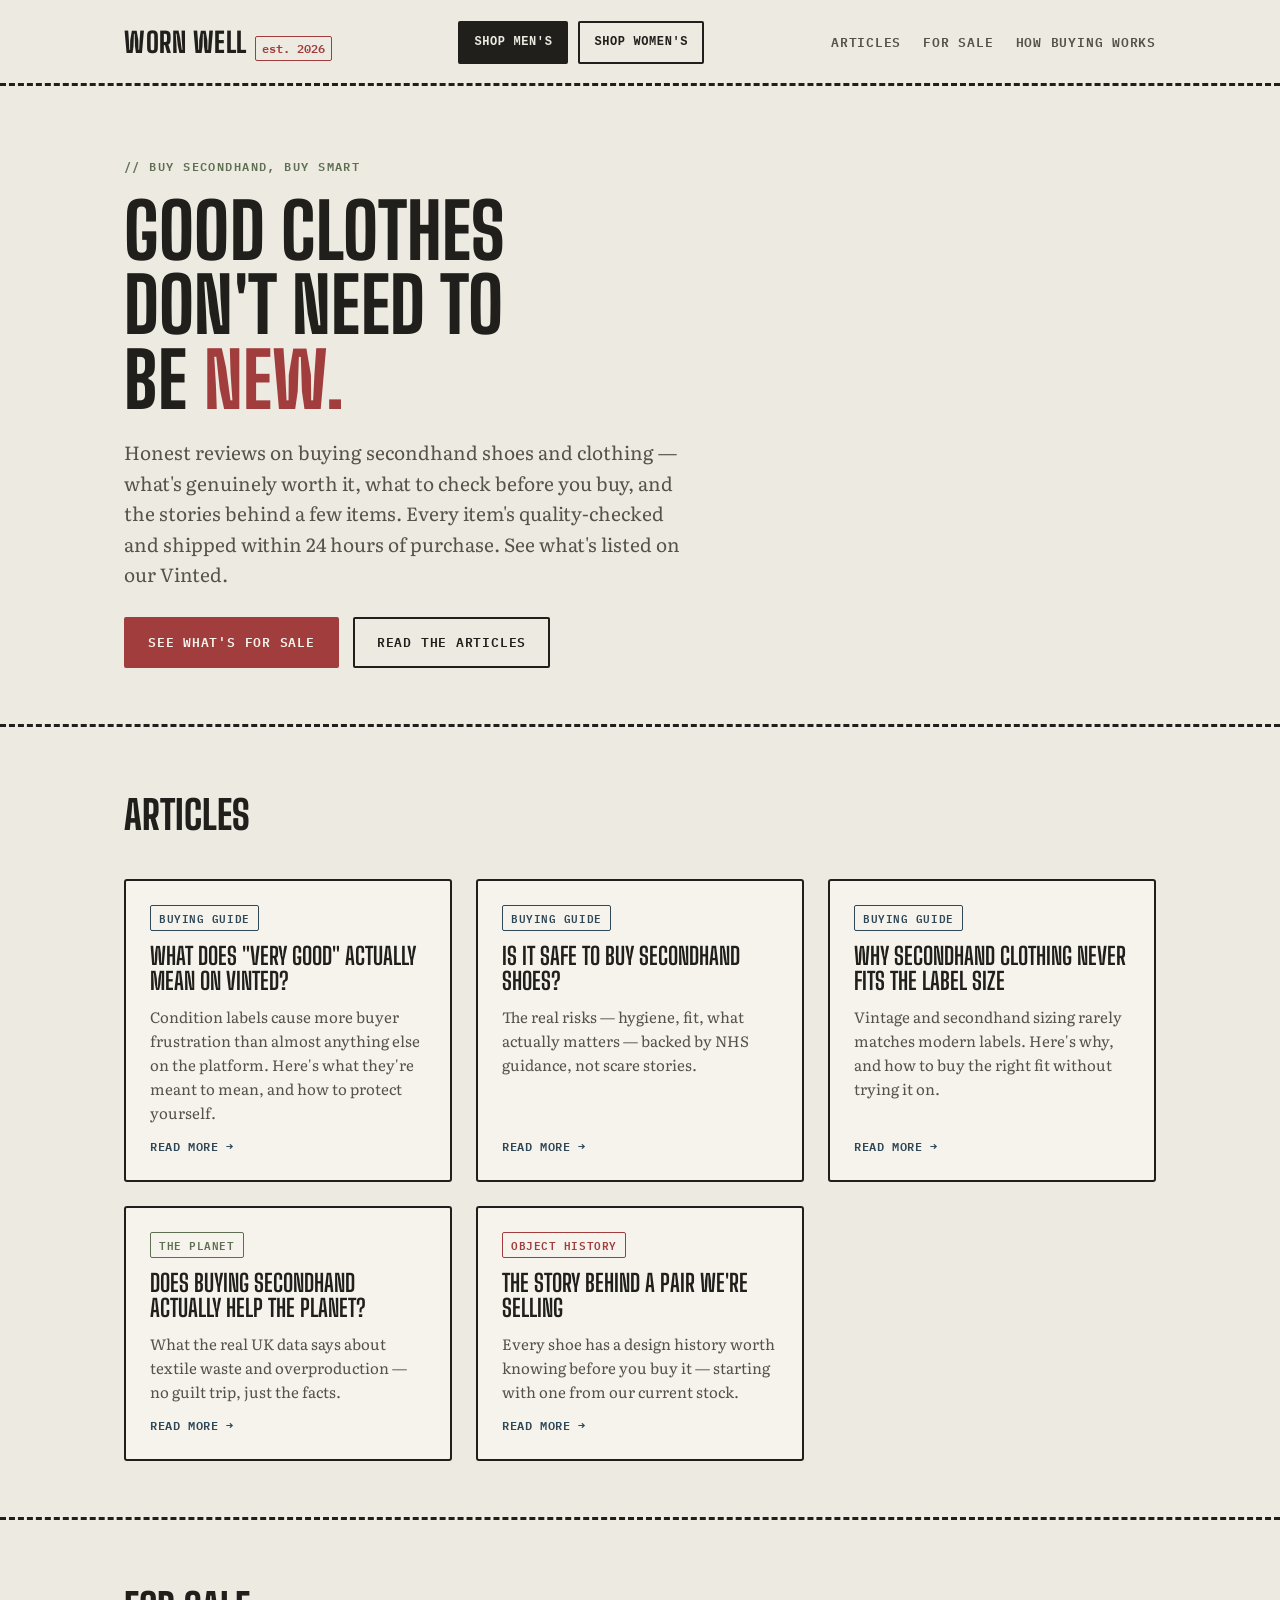
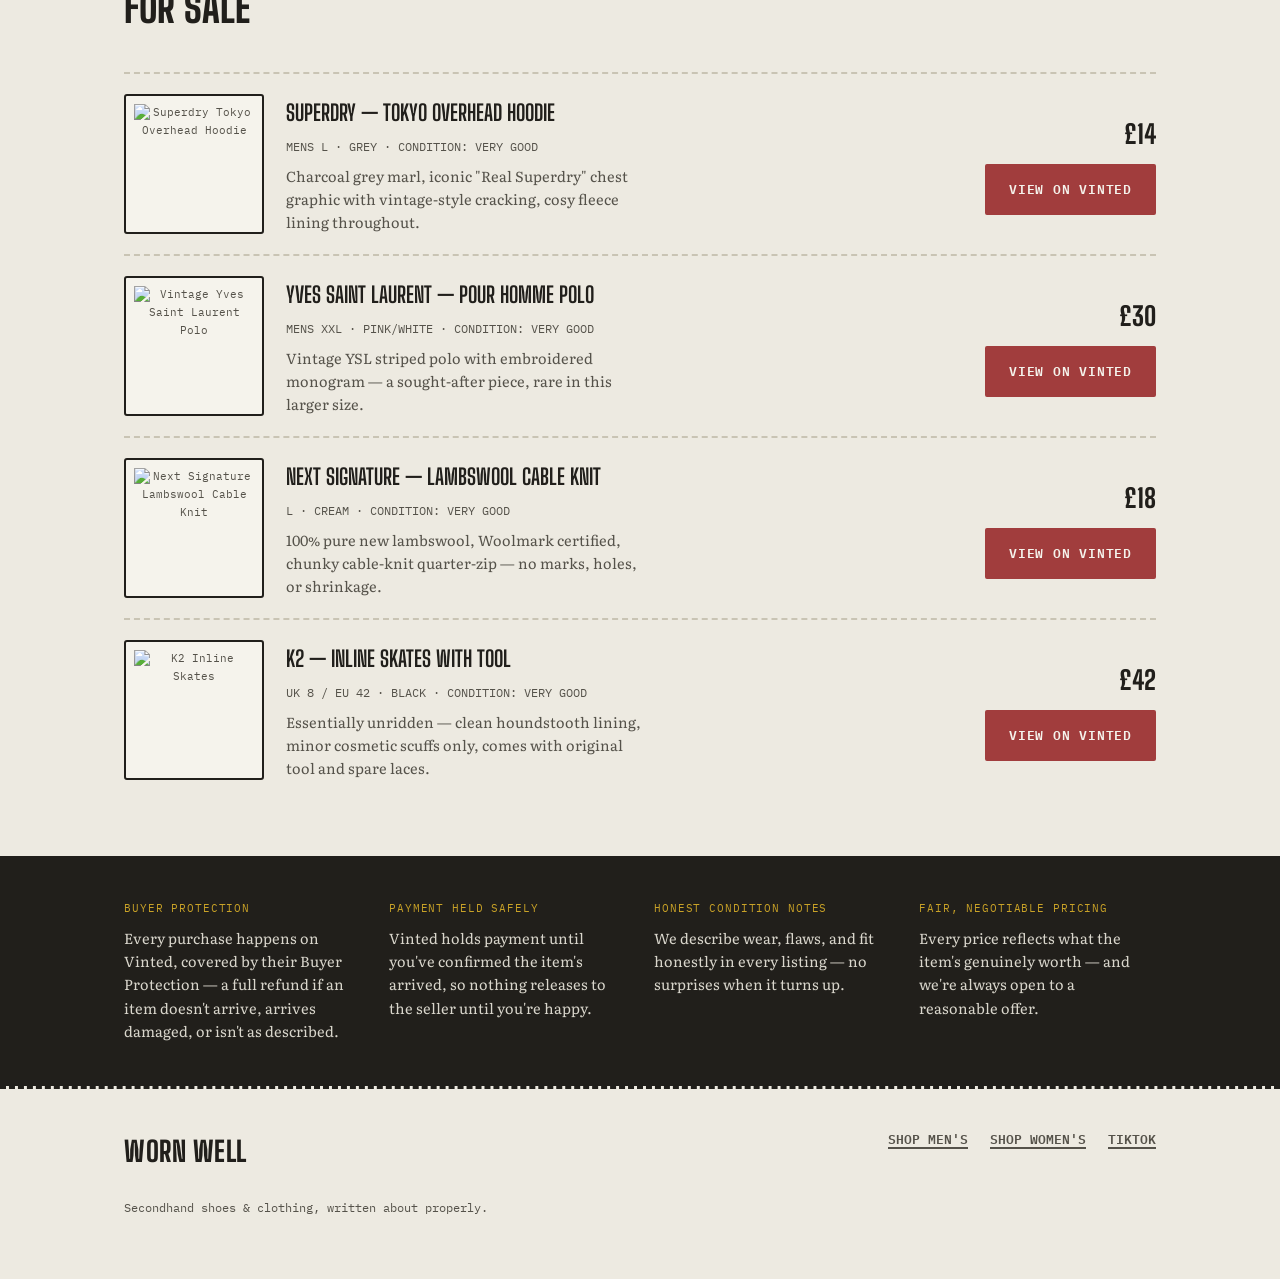
==== commit bcf2fafc: "Add product images to rail items in index.html" ====
--- a/index.html
+++ b/index.html
@@ -653,7 +653,9 @@
     <!-- EDIT: duplicate a .rail-item block per item you want to feature. Keep it to 10-15 max. -->
 
     <div class="rail-item">
-      <div class="rail-photo">Photo</div>
+      <div class="rail-photo">
+        <img src="superdry-hoodie.png" alt="Superdry Tokyo Overhead Hoodie">
+      </div>
       <div class="rail-info">
         <h4>Superdry — Tokyo Overhead Hoodie</h4>
         <p class="label-stamp">MENS L · GREY · CONDITION: VERY GOOD</p>
@@ -666,7 +668,9 @@
     </div>
 
     <div class="rail-item">
-      <div class="rail-photo">Photo</div>
+      <div class="rail-photo">
+        <img src="ysl-polo.png" alt="Vintage Yves Saint Laurent Polo">
+      </div>
       <div class="rail-info">
         <h4>Yves Saint Laurent — Pour Homme Polo</h4>
         <p class="label-stamp">MENS XXL · PINK/WHITE · CONDITION: VERY GOOD</p>
@@ -679,7 +683,9 @@
     </div>
 
     <div class="rail-item">
-      <div class="rail-photo">Photo</div>
+      <div class="rail-photo">
+        <img src="next-knit.png" alt="Next Signature Lambswool Cable Knit">
+      </div>
       <div class="rail-info">
         <h4>Next Signature — Lambswool Cable Knit</h4>
         <p class="label-stamp">L · CREAM · CONDITION: VERY GOOD</p>
@@ -692,7 +698,9 @@
     </div>
 
     <div class="rail-item">
-      <div class="rail-photo">Photo</div>
+      <div class="rail-photo">
+        <img src="k2-skates.png" alt="K2 Inline Skates">
+      </div>
       <div class="rail-info">
         <h4>K2 — Inline Skates with Tool</h4>
         <p class="label-stamp">UK 8 / EU 42 · BLACK · CONDITION: VERY GOOD</p>
